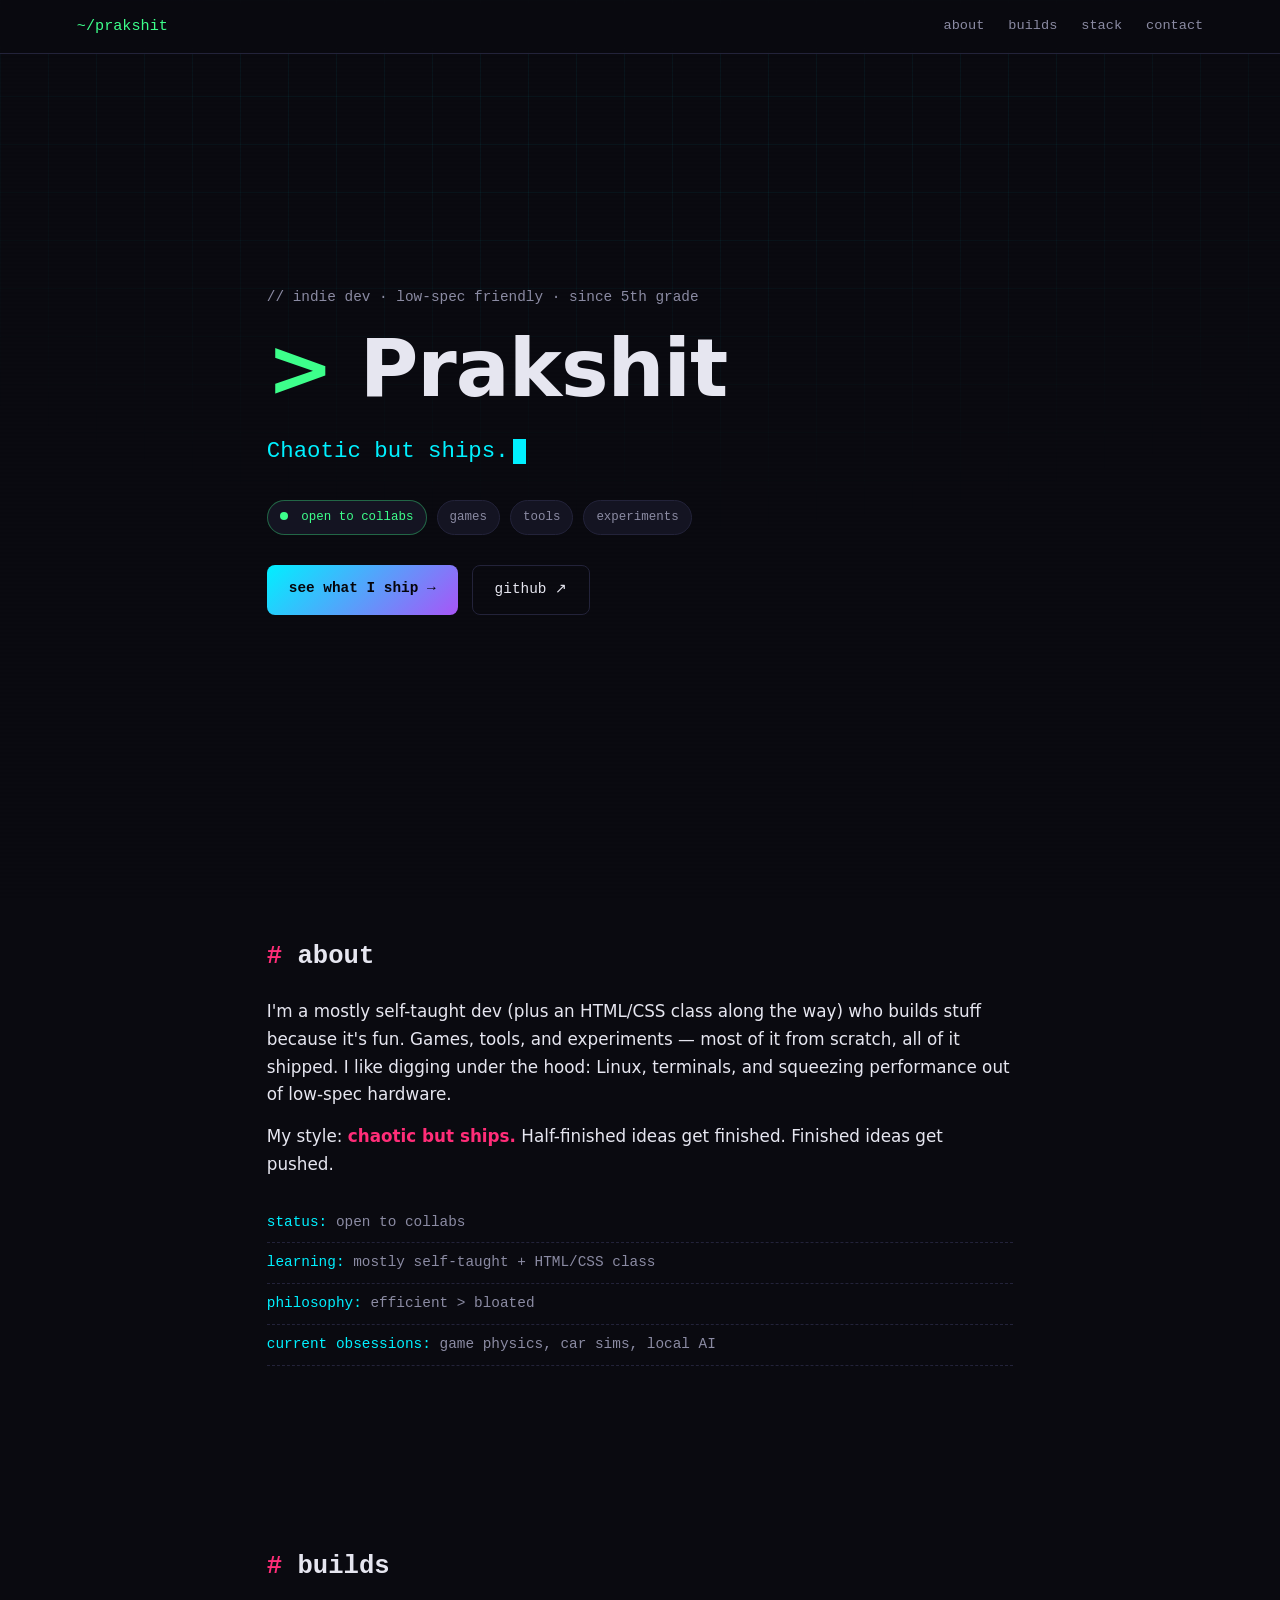
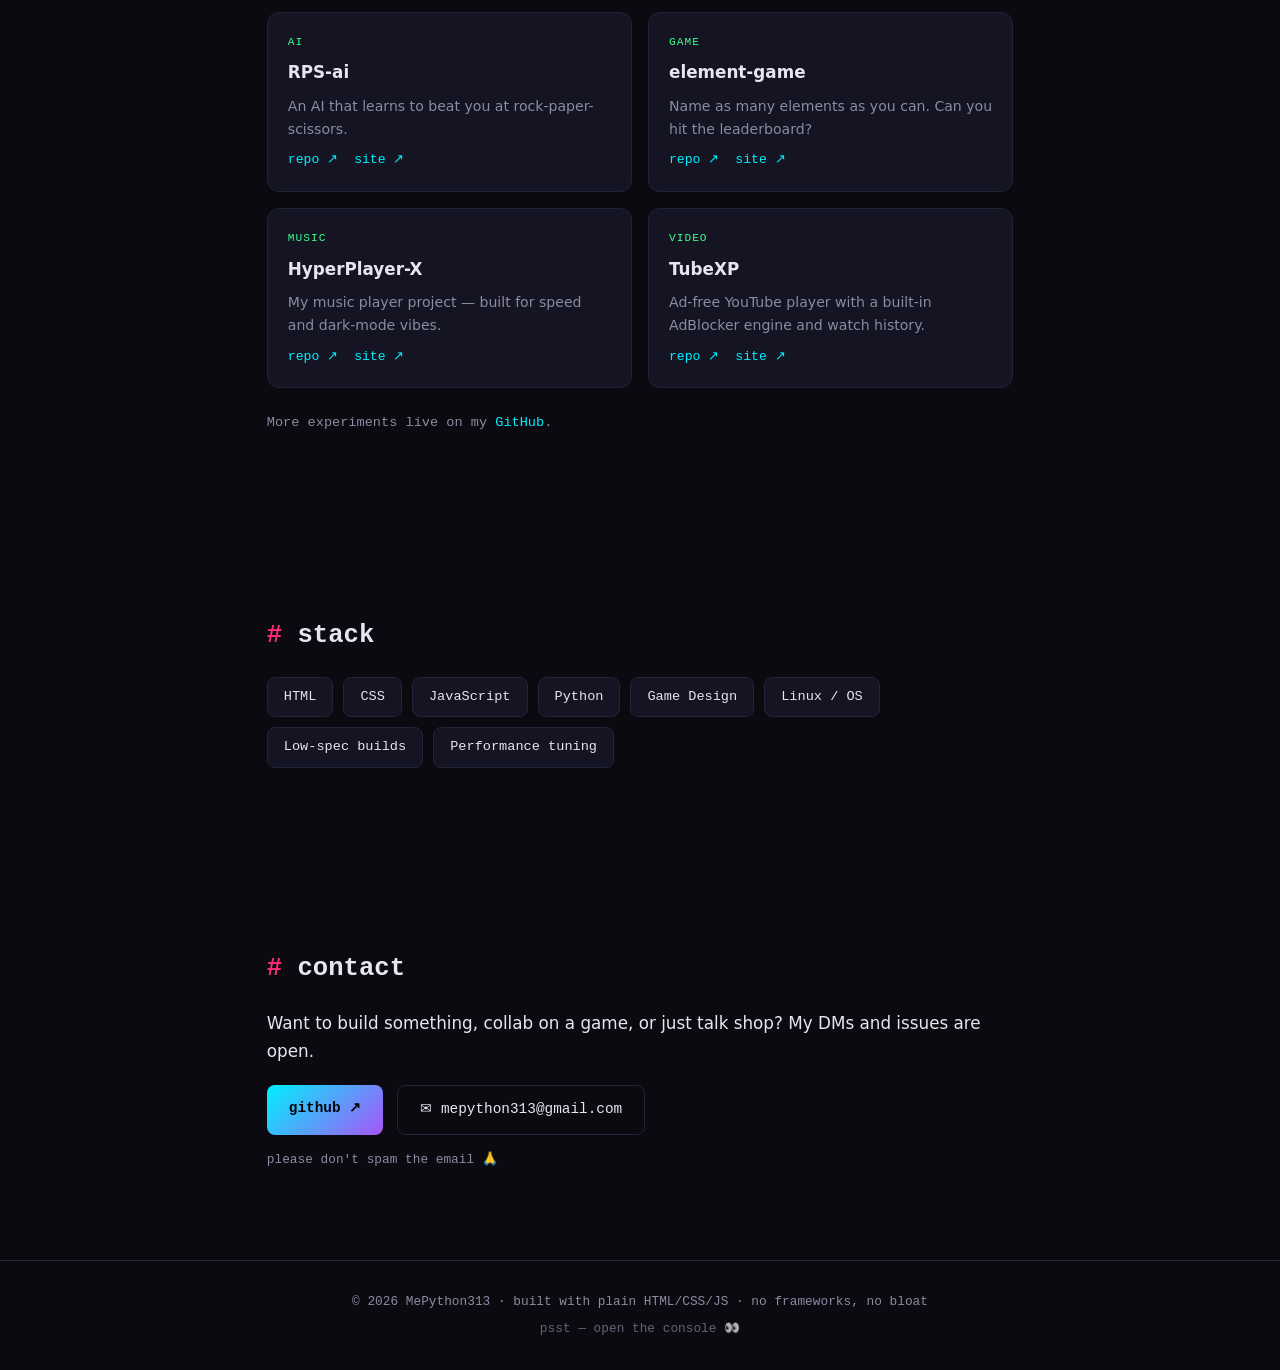
==== index.html @ 38d73999 "Add noscript links for Google indexing Added noscript links for better indexing by Google." ====
<!DOCTYPE html>
<html lang="en">
<head>
  <meta name="google-site-verification" content="H8Xr4iGXnNOLYYJNQKjww_JELP9iy9cOCZingQ6A2Io" />
  <meta charset="UTF-8" />
  <meta name="viewport" content="width=device-width, initial-scale=1.0" />
  <title>Prakshit — Chaotic but ships</title>
  <meta name="description" content="Indie dev homepage of MePython313 — games, tools, and experiments since 5th grade. Open to collabs." />
  <link rel="icon" href="data:image/svg+xml,<svg xmlns='http://www.w3.org/2000/svg' viewBox='0 0 100 100'><text y='.9em' font-size='90'>🐍</text></svg>" />
  <link rel="stylesheet" href="style.css" />
</head>
<body>
  <!-- Background grid + scanlines (pure CSS, no assets) -->
  <div class="bg-grid" aria-hidden="true"></div>
  <div class="scanlines" aria-hidden="true"></div>

  <header class="nav">
    <a class="nav-logo" href="#top">~/prakshit</a>
    <nav class="nav-links">
      <a href="#about">about</a>
      <a href="#builds">builds</a>
      <a href="#stack">stack</a>
      <a href="#contact">contact</a>
    </nav>
  </header>

  <main id="top">
    <!-- HERO -->
    <section class="hero">
      <p class="hero-eyebrow">// indie dev · low-spec friendly · since 5th grade</p>
      <h1 class="hero-title">
        <span class="prompt">&gt;</span> Prakshit
      </h1>
      <p class="hero-tagline"><span id="typed-text"></span><span class="cursor-block" aria-hidden="true"></span></p>
      <div class="hero-badges">
        <span class="badge badge-status"><span class="dot"></span> open to collabs</span>
        <span class="badge">games</span>
        <span class="badge">tools</span>
        <span class="badge">experiments</span>
      </div>
      <div class="hero-cta">
        <a class="btn btn-primary" href="#builds">see what I ship →</a>
        <a class="btn btn-ghost" href="https://github.com/MePython313" target="_blank" rel="noopener">github ↗</a>
      </div>
    </section>

    <!-- ABOUT -->
    <section id="about" class="section">
      <h2 class="section-title"><span class="hash">#</span> about</h2>
      <p class="section-lead">
        I'm a mostly self-taught dev (plus an HTML/CSS class along the way) who
        builds stuff because it's fun. Games, tools, and experiments — most of it
        from scratch, all of it shipped. I like digging under the hood: Linux,
        terminals, and squeezing performance out of low-spec hardware.
      </p>
      <p class="section-lead">
        My style: <strong>chaotic but ships.</strong> Half-finished ideas get finished.
        Finished ideas get pushed.
      </p>
      <ul class="fact-list">
        <li><span class="fact-key">status:</span> open to collabs</li>
        <li><span class="fact-key">learning:</span> mostly self-taught + HTML/CSS class</li>
        <li><span class="fact-key">philosophy:</span> efficient &gt; bloated</li>
        <li><span class="fact-key">current obsessions:</span> game physics, car sims, local AI</li>
      </ul>
    </section>

    <!-- BUILDS -->
    <section id="builds" class="section">
      <h2 class="section-title"><span class="hash">#</span> builds</h2>
      <div class="card-grid" id="builds-grid">
        <!-- Cards injected by JS from a data array -->
      </div>
      <p class="section-note">
        More experiments live on my <a href="https://github.com/MePython313" target="_blank" rel="noopener">GitHub</a>.
      </p>
    </section>

    <!-- STACK -->
    <section id="stack" class="section">
      <h2 class="section-title"><span class="hash">#</span> stack</h2>
      <div class="chips">
        <span class="chip">HTML</span>
        <span class="chip">CSS</span>
        <span class="chip">JavaScript</span>
        <span class="chip">Python</span>
        <span class="chip">Game Design</span>
        <span class="chip">Linux / OS</span>
        <span class="chip">Low-spec builds</span>
        <span class="chip">Performance tuning</span>
      </div>
    </section>

    <!-- CONTACT -->
    <section id="contact" class="section">
      <h2 class="section-title"><span class="hash">#</span> contact</h2>
      <p class="section-lead">
        Want to build something, collab on a game, or just talk shop? My DMs and
        issues are open.
      </p>
      <div class="contact-links">
        <a class="btn btn-primary" href="https://github.com/MePython313" target="_blank" rel="noopener">github ↗</a>
        <a class="btn btn-ghost" href="mailto:mepython313@gmail.com">✉ mepython313@gmail.com</a>
      </div>
      <p class="contact-note">please don't spam the email 🙏</p>
    </section>
  </main>

  <footer class="footer">
    <p>© <span id="year"></span> MePython313 · built with plain HTML/CSS/JS · no frameworks, no bloat</p>
    <p class="footer-tip">psst — open the console 👀</p>
  </footer>
  <script src="script.js"></script>
  <!--Adding links so google can index stuff-->
<noscript>
  <a href="mepython313.github.io/RPS-ai"></a>
  <a href="mepython313.github.io/element-game"></a>
  <a href="mepython313.github.io/music-player"></a>
  <a href="mepython313.github.io/ad-free"></a>
</noscript>
</body>
</html>
---- style.css ----
/* ============ MePython313 homepage — dark, neon, zero-dependency ============ */

:root {
  --bg: #0a0a10;
  --bg-alt: #10101a;
  --panel: #141422;
  --text: #e6e6f0;
  --muted: #8b8ba3;
  --cyan: #00f0ff;
  --magenta: #ff2d78;
  --purple: #a855f7;
  --green: #3dff8b;
  --border: #23233a;
  --mono: "Cascadia Code", "JetBrains Mono", Consolas, "Courier New", monospace;
}

* { margin: 0; padding: 0; box-sizing: border-box; }

html { scroll-behavior: smooth; }

body {
  background: var(--bg);
  color: var(--text);
  font-family: "Segoe UI", system-ui, -apple-system, sans-serif;
  line-height: 1.65;
  overflow-x: hidden;
}

::selection { background: var(--magenta); color: #fff; }

a { color: var(--cyan); text-decoration: none; }
a:hover { text-decoration: underline; }

/* ---------- background effects ---------- */
.bg-grid {
  position: fixed;
  inset: 0;
  z-index: -2;
  background-image:
    linear-gradient(rgba(0, 240, 255, 0.05) 1px, transparent 1px),
    linear-gradient(90deg, rgba(0, 240, 255, 0.05) 1px, transparent 1px);
  background-size: 48px 48px;
  mask-image: radial-gradient(ellipse 80% 60% at 50% 0%, #000 40%, transparent 100%);
}

.scanlines {
  position: fixed;
  inset: 0;
  z-index: -1;
  pointer-events: none;
  background: repeating-linear-gradient(
    0deg,
    transparent 0 2px,
    rgba(0, 0, 0, 0.18) 2px 4px
  );
  opacity: 0.35;
}

/* ---------- nav ---------- */
.nav {
  position: sticky;
  top: 0;
  z-index: 10;
  display: flex;
  align-items: center;
  justify-content: space-between;
  padding: 14px 6vw;
  background: rgba(10, 10, 16, 0.85);
  backdrop-filter: blur(8px);
  border-bottom: 1px solid var(--border);
}

.nav-logo {
  font-family: var(--mono);
  font-size: 0.95rem;
  color: var(--green);
}
.nav-logo:hover { text-decoration: none; text-shadow: 0 0 12px var(--green); }

.nav-links { display: flex; gap: 24px; }

.nav-links a {
  font-family: var(--mono);
  font-size: 0.85rem;
  color: var(--muted);
  transition: color 0.15s;
}
.nav-links a:hover { color: var(--cyan); text-decoration: none; }

/* ---------- hero ---------- */
.hero {
  min-height: 88vh;
  display: flex;
  flex-direction: column;
  justify-content: center;
  padding: 0 6vw;
  max-width: 900px;
  margin: 0 auto;
}

.hero-eyebrow {
  font-family: var(--mono);
  color: var(--muted);
  font-size: 0.9rem;
  margin-bottom: 18px;
}

.hero-title {
  font-size: clamp(2.6rem, 8vw, 5rem);
  font-weight: 800;
  letter-spacing: -1px;
  line-height: 1.05;
}
.hero-title .prompt { color: var(--green); }

.hero-tagline {
  font-family: var(--mono);
  font-size: clamp(1rem, 3vw, 1.4rem);
  color: var(--cyan);
  margin: 18px 0 26px;
  min-height: 2em;
  display: flex;
  align-items: center;
  flex-wrap: wrap;
}

.cursor-block {
  flex: none;
  display: inline-block;
  width: 0.6em;
  height: 1.1em;
  background: var(--cyan);
  margin-left: 4px;
  vertical-align: middle;
  animation: blink 1s steps(1) infinite;
}
@keyframes blink { 50% { opacity: 0; } }

.hero-badges { display: flex; flex-wrap: wrap; gap: 10px; margin-bottom: 30px; }

.badge {
  font-family: var(--mono);
  font-size: 0.78rem;
  padding: 6px 12px;
  border: 1px solid var(--border);
  border-radius: 999px;
  color: var(--muted);
  background: var(--panel);
}

.badge-status { color: var(--green); border-color: rgba(61, 255, 139, 0.35); }
.badge-status .dot {
  display: inline-block;
  width: 8px; height: 8px;
  border-radius: 50%;
  background: var(--green);
  margin-right: 6px;
  animation: pulse 2s ease-in-out infinite;
}
@keyframes pulse { 50% { opacity: 0.35; } }

.hero-cta { display: flex; gap: 14px; flex-wrap: wrap; }

/* ---------- secret button ---------- */
.secret-btn {
  align-self: flex-start;
  font-family: var(--mono);
  font-size: 0.75rem;
  background: none;
  border: 1px dashed var(--border);
  color: var(--muted);
  opacity: 0.55;
  padding: 6px 14px;
  border-radius: 999px;
  cursor: pointer;
  margin: -8px 0 22px;
  transition: all 0.2s;
}
.secret-btn:hover {
  opacity: 1;
  color: var(--cyan);
  border-color: var(--cyan);
  box-shadow: 0 0 14px rgba(0, 240, 255, 0.25);
}

/* ---------- secret overlay + confetti ---------- */
.secret-overlay {
  position: fixed;
  inset: 0;
  z-index: 100;
  display: flex;
  align-items: center;
  justify-content: center;
  background: rgba(5, 5, 10, 0.85);
  backdrop-filter: blur(6px);
  cursor: pointer;
  padding: 20px;
}

.secret-card {
  text-align: center;
  padding: 44px 40px;
  border: 1px solid var(--purple);
  border-radius: 16px;
  background: var(--panel);
  box-shadow: 0 0 70px rgba(168, 85, 247, 0.35);
  animation: popIn 0.35s ease;
  max-width: 560px;
}

.secret-card h2 {
  font-size: clamp(1.6rem, 5vw, 2.8rem);
  margin-bottom: 10px;
}

.secret-sub {
  font-family: var(--mono);
  font-size: 0.8rem;
  color: var(--muted);
  margin-bottom: 22px;
}

@keyframes popIn {
  from { transform: scale(0.8); opacity: 0; }
  to { transform: scale(1); opacity: 1; }
}

#confetti-canvas {
  position: fixed;
  inset: 0;
  z-index: 101;
  pointer-events: none;
}

.hidden { display: none !important; }

/* ---------- buttons ---------- */
.btn {
  font-family: var(--mono);
  font-size: 0.9rem;
  padding: 12px 22px;
  border-radius: 8px;
  border: 1px solid var(--border);
  transition: all 0.15s;
  display: inline-block;
}
.btn:hover { text-decoration: none; transform: translateY(-1px); }

.btn-primary {
  background: linear-gradient(135deg, var(--cyan), var(--purple));
  color: #05050a;
  border: none;
  font-weight: 700;
}
.btn-primary:hover { box-shadow: 0 0 24px rgba(0, 240, 255, 0.4); }

.btn-ghost { color: var(--text); }
.btn-ghost:hover { border-color: var(--cyan); color: var(--cyan); box-shadow: 0 0 12px rgba(0, 240, 255, 0.2); }

/* ---------- sections ---------- */
.section {
  max-width: 900px;
  margin: 0 auto;
  padding: 90px 6vw;
}

.section-title {
  font-family: var(--mono);
  font-size: 1.6rem;
  margin-bottom: 20px;
}
.section-title .hash { color: var(--magenta); }

.section-lead {
  color: var(--text);
  font-size: 1.05rem;
  max-width: 70ch;
  margin-bottom: 14px;
}
.section-lead strong { color: var(--magenta); }

.fact-list {
  list-style: none;
  margin-top: 24px;
  font-family: var(--mono);
  font-size: 0.9rem;
}
.fact-list li { padding: 8px 0; border-bottom: 1px dashed var(--border); color: var(--muted); }
.fact-key { color: var(--cyan); }

/* ---------- cards ---------- */
.card-grid {
  display: grid;
  grid-template-columns: repeat(auto-fill, minmax(250px, 1fr));
  gap: 16px;
  margin: 24px 0;
}

.card {
  background: var(--panel);
  border: 1px solid var(--border);
  border-radius: 12px;
  padding: 20px;
  transition: all 0.2s;
  display: flex;
  flex-direction: column;
  gap: 8px;
}

.card:hover {
  transform: translateY(-3px);
  border-color: var(--purple);
  box-shadow: 0 8px 30px rgba(168, 85, 247, 0.15);
}

.card-tag {
  font-family: var(--mono);
  font-size: 0.7rem;
  color: var(--green);
  letter-spacing: 1px;
  text-transform: uppercase;
}

.card h3 { font-size: 1.05rem; }

.card p { font-size: 0.88rem; color: var(--muted); }

.card a {
  margin-top: auto;
  font-family: var(--mono);
  font-size: 0.82rem;
}

.card-links {
  margin-top: auto;
  display: flex;
  gap: 16px;
}

.section-note { font-family: var(--mono); font-size: 0.85rem; color: var(--muted); }

/* ---------- chips ---------- */
.chips { display: flex; flex-wrap: wrap; gap: 10px; margin-top: 10px; }

.chip {
  font-family: var(--mono);
  font-size: 0.85rem;
  padding: 8px 16px;
  border-radius: 8px;
  background: var(--panel);
  border: 1px solid var(--border);
  color: var(--text);
  transition: all 0.15s;
}
.chip:hover { border-color: var(--cyan); color: var(--cyan); box-shadow: 0 0 10px rgba(0, 240, 255, 0.25); }

/* ---------- contact ---------- */
.contact-links { display: flex; gap: 14px; margin-top: 20px; flex-wrap: wrap; }

.contact-note {
  font-family: var(--mono);
  font-size: 0.8rem;
  color: var(--muted);
  margin-top: 14px;
}

/* ---------- footer ---------- */
.footer {
  border-top: 1px solid var(--border);
  padding: 30px 6vw;
  text-align: center;
  font-family: var(--mono);
  font-size: 0.8rem;
  color: var(--muted);
}
.footer-tip { margin-top: 6px; opacity: 0.7; }

/* ---------- scroll reveal ---------- */
.reveal {
  opacity: 0;
  transform: translateY(16px);
  transition: opacity 0.5s ease, transform 0.5s ease;
}
.reveal.visible { opacity: 1; transform: none; }

/* ---------- responsive ---------- */
@media (max-width: 640px) {
  .nav { padding: 12px 5vw; }
  .nav-links { gap: 14px; }
  .section { padding: 70px 5vw; }
  .hero { padding: 0 5vw; }
}
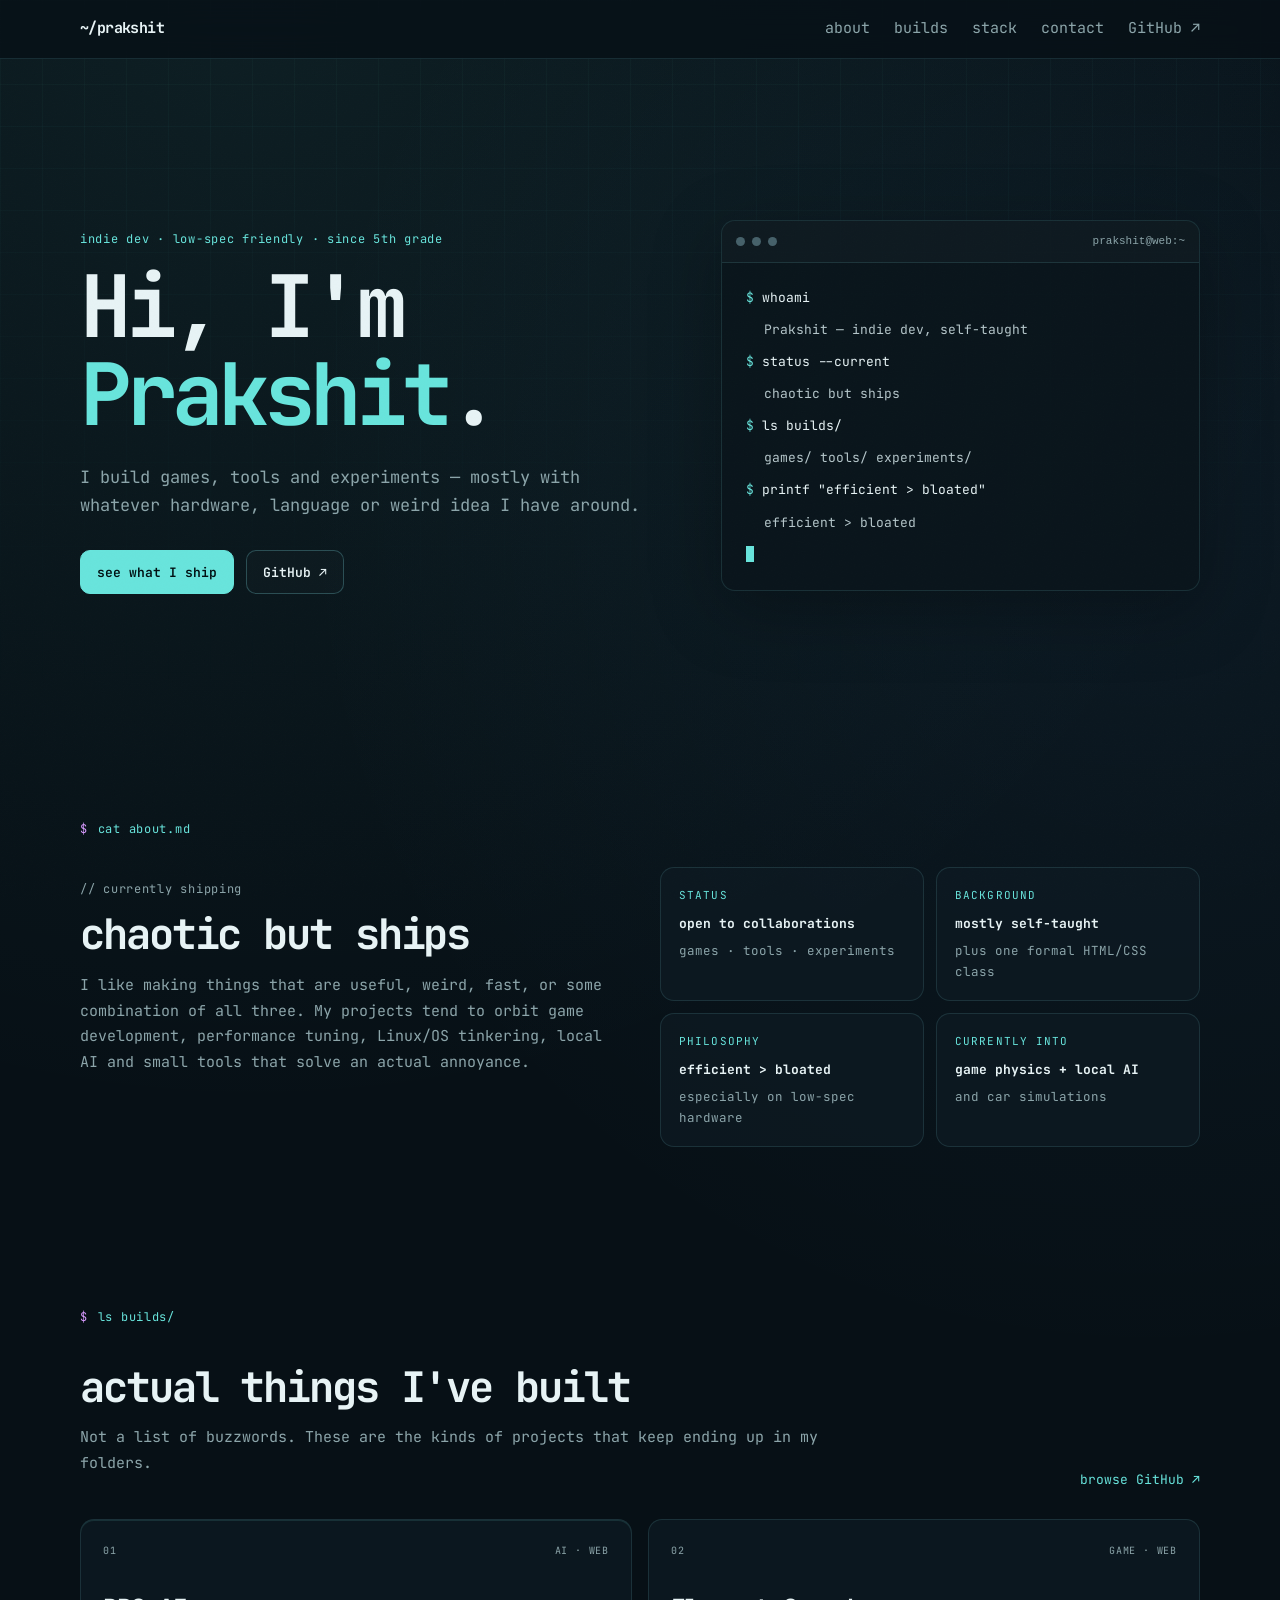
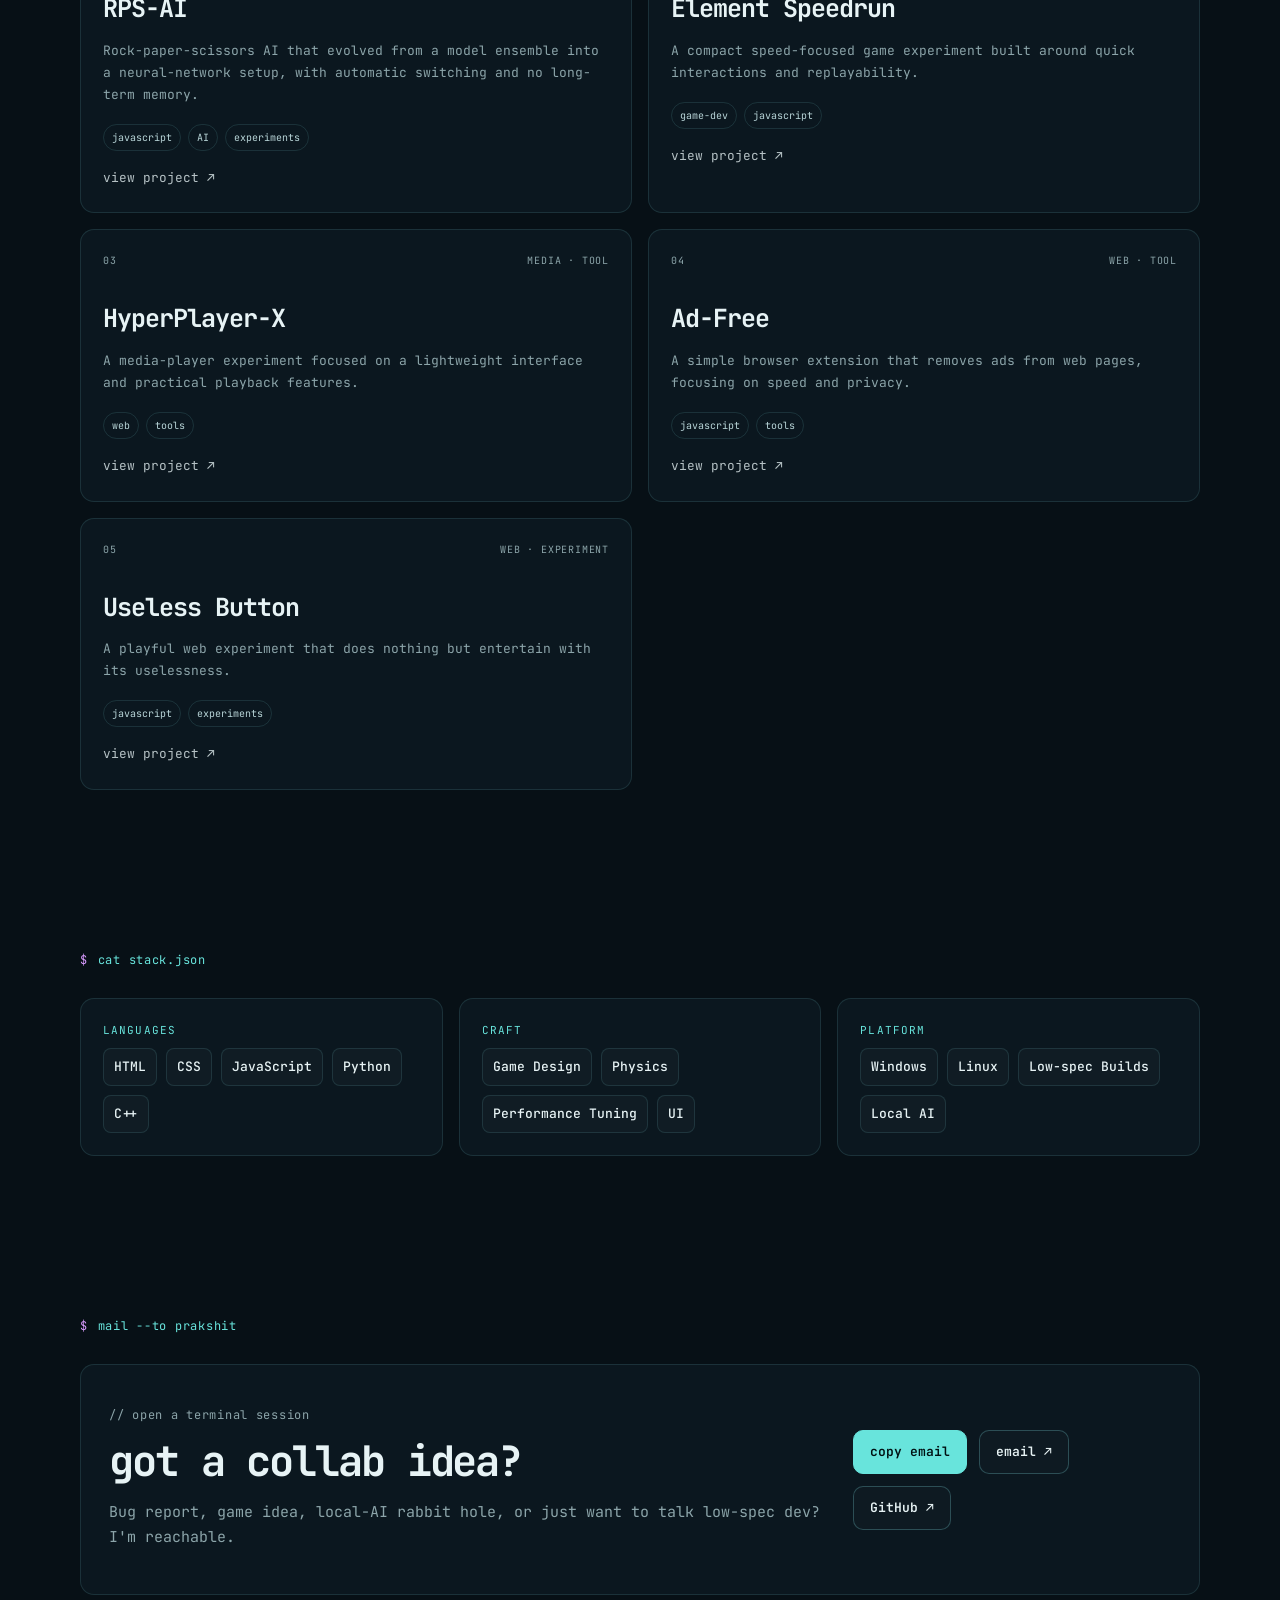
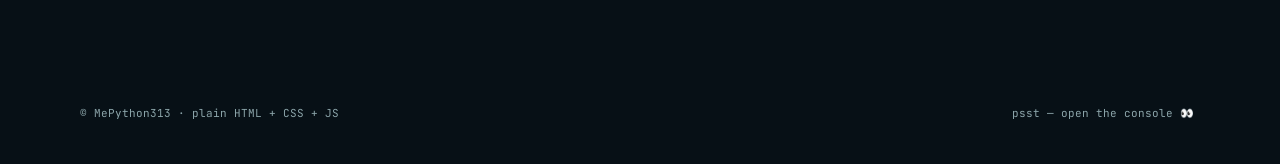
==== commit 1652528d: "Add files via upload" ====
--- a/index.html
+++ b/index.html
@@ -1,122 +1,175 @@
-<!DOCTYPE html>
+<!doctype html>
 <html lang="en">
 <head>
-  <meta name="google-site-verification" content="H8Xr4iGXnNOLYYJNQKjww_JELP9iy9cOCZingQ6A2Io" />
-  <meta charset="UTF-8" />
-  <meta name="viewport" content="width=device-width, initial-scale=1.0" />
-  <title>Prakshit — Chaotic but ships</title>
-  <meta name="description" content="Indie dev homepage of MePython313 — games, tools, and experiments since 5th grade. Open to collabs." />
-  <link rel="icon" href="data:image/svg+xml,<svg xmlns='http://www.w3.org/2000/svg' viewBox='0 0 100 100'><text y='.9em' font-size='90'>🐍</text></svg>" />
-  <link rel="stylesheet" href="style.css" />
+  <meta charset="utf-8">
+  <meta name="viewport" content="width=device-width, initial-scale=1">
+  <meta name="description" content="Prakshit — indie developer from Hyderabad building games, tools, local AI experiments, and performance-focused projects.">
+  <meta name="theme-color" content="#071016">
+  <meta name="robots" content="index,follow">
+  <meta property="og:type" content="website">
+  <meta property="og:title" content="Prakshit — Indie Developer">
+  <meta property="og:description" content="Games, tools, local AI experiments, and low-spec-friendly builds.">
+  <meta property="og:url" content="https://mepython313.github.io/">
+  <title>Prakshit — Indie Developer | Games, Tools & Experiments</title>
+  <link rel="preconnect" href="https://fonts.googleapis.com">
+  <link rel="preconnect" href="https://fonts.gstatic.com" crossorigin>
+  <link href="https://fonts.googleapis.com/css2?family=JetBrains+Mono:wght@400;500;600;700&display=swap" rel="stylesheet">
+  <link rel="stylesheet" href="style.css">
 </head>
 <body>
-  <!-- Background grid + scanlines (pure CSS, no assets) -->
-  <div class="bg-grid" aria-hidden="true"></div>
-  <div class="scanlines" aria-hidden="true"></div>
+  <a class="skip-link" href="#main">Skip to content</a>
+  <div class="noise" aria-hidden="true"></div>
 
-  <header class="nav">
-    <a class="nav-logo" href="#top">~/prakshit</a>
-    <nav class="nav-links">
+  <header class="site-header">
+    <a class="brand" href="#top" aria-label="Prakshit home">~/prakshit</a>
+    <nav class="nav" aria-label="Primary navigation">
       <a href="#about">about</a>
       <a href="#builds">builds</a>
       <a href="#stack">stack</a>
       <a href="#contact">contact</a>
+      <a href="https://github.com/MePython313/" target="_blank" rel="noreferrer">GitHub ↗</a>
     </nav>
+    <button class="nav-toggle" type="button" aria-expanded="false" aria-controls="mobile-nav" aria-label="Open navigation">menu</button>
   </header>
 
-  <main id="top">
-    <!-- HERO -->
-    <section class="hero">
-      <p class="hero-eyebrow">// indie dev · low-spec friendly · since 5th grade</p>
-      <h1 class="hero-title">
-        <span class="prompt">&gt;</span> Prakshit
-      </h1>
-      <p class="hero-tagline"><span id="typed-text"></span><span class="cursor-block" aria-hidden="true"></span></p>
-      <div class="hero-badges">
-        <span class="badge badge-status"><span class="dot"></span> open to collabs</span>
-        <span class="badge">games</span>
-        <span class="badge">tools</span>
-        <span class="badge">experiments</span>
+  <div id="mobile-nav" class="mobile-nav" aria-hidden="true">
+    <a href="#about">about</a>
+    <a href="#builds">builds</a>
+    <a href="#stack">stack</a>
+    <a href="#contact">contact</a>
+    <a href="https://github.com/MePython313/" target="_blank" rel="noreferrer">GitHub ↗</a>
+  </div>
+
+  <main id="main">
+    <section class="hero shell" id="top">
+      <div class="hero-copy reveal">
+        <p class="eyebrow">indie dev · low-spec friendly · since 5th grade</p>
+        <h1>Hi, I'm <span class="accent">Prakshit</span>.</h1>
+        <p class="hero-sub">I build games, tools and experiments — mostly with whatever hardware, language or weird idea I have around.</p>
+        <div class="hero-actions">
+          <a class="button button-primary" href="#builds">see what I ship</a>
+          <a class="button button-ghost" href="https://github.com/MePython313/" target="_blank" rel="noreferrer">GitHub ↗</a>
+        </div>
       </div>
-      <div class="hero-cta">
-        <a class="btn btn-primary" href="#builds">see what I ship →</a>
-        <a class="btn btn-ghost" href="https://github.com/MePython313" target="_blank" rel="noopener">github ↗</a>
+
+      <div class="terminal reveal" aria-label="Terminal status panel">
+        <div class="terminal-bar">
+          <span></span><span></span><span></span>
+          <code>prakshit@web:~</code>
+        </div>
+        <div class="terminal-body">
+          <p><span class="prompt">$</span> whoami</p>
+          <p class="output">Prakshit — indie dev, self-taught</p>
+          <p><span class="prompt">$</span> status --current</p>
+          <p class="output">chaotic but ships</p>
+          <p><span class="prompt">$</span> ls builds/</p>
+          <p class="output">games/ tools/ experiments/</p>
+          <p><span class="prompt">$</span> printf "efficient &gt; bloated"</p>
+          <p class="output">efficient &gt; bloated</p>
+          <span class="cursor" aria-hidden="true"></span>
+        </div>
       </div>
     </section>
 
-    <!-- ABOUT -->
-    <section id="about" class="section">
-      <h2 class="section-title"><span class="hash">#</span> about</h2>
-      <p class="section-lead">
-        I'm a mostly self-taught dev (plus an HTML/CSS class along the way) who
-        builds stuff because it's fun. Games, tools, and experiments — most of it
-        from scratch, all of it shipped. I like digging under the hood: Linux,
-        terminals, and squeezing performance out of low-spec hardware.
-      </p>
-      <p class="section-lead">
-        My style: <strong>chaotic but ships.</strong> Half-finished ideas get finished.
-        Finished ideas get pushed.
-      </p>
-      <ul class="fact-list">
-        <li><span class="fact-key">status:</span> open to collabs</li>
-        <li><span class="fact-key">learning:</span> mostly self-taught + HTML/CSS class</li>
-        <li><span class="fact-key">philosophy:</span> efficient &gt; bloated</li>
-        <li><span class="fact-key">current obsessions:</span> game physics, car sims, local AI</li>
-      </ul>
-    </section>
-
-    <!-- BUILDS -->
-    <section id="builds" class="section">
-      <h2 class="section-title"><span class="hash">#</span> builds</h2>
-      <div class="card-grid" id="builds-grid">
-        <!-- Cards injected by JS from a data array -->
-      </div>
-      <p class="section-note">
-        More experiments live on my <a href="https://github.com/MePython313" target="_blank" rel="noopener">GitHub</a>.
-      </p>
-    </section>
-
-    <!-- STACK -->
-    <section id="stack" class="section">
-      <h2 class="section-title"><span class="hash">#</span> stack</h2>
-      <div class="chips">
-        <span class="chip">HTML</span>
-        <span class="chip">CSS</span>
-        <span class="chip">JavaScript</span>
-        <span class="chip">Python</span>
-        <span class="chip">Game Design</span>
-        <span class="chip">Linux / OS</span>
-        <span class="chip">Low-spec builds</span>
-        <span class="chip">Performance tuning</span>
+    <section class="section shell reveal" id="about">
+      <div class="section-head"><span>$</span> cat about.md</div>
+      <div class="section-grid about-grid">
+        <div>
+          <p class="kicker">// currently shipping</p>
+          <h2>chaotic but ships</h2>
+          <p>I like making things that are useful, weird, fast, or some combination of all three. My projects tend to orbit game development, performance tuning, Linux/OS tinkering, local AI and small tools that solve an actual annoyance.</p>
+        </div>
+        <div class="about-cards">
+          <article class="mini-card"><span>status</span><strong>open to collaborations</strong><small>games · tools · experiments</small></article>
+          <article class="mini-card"><span>background</span><strong>mostly self-taught</strong><small>plus one formal HTML/CSS class</small></article>
+          <article class="mini-card"><span>philosophy</span><strong>efficient &gt; bloated</strong><small>especially on low-spec hardware</small></article>
+          <article class="mini-card"><span>currently into</span><strong>game physics + local AI</strong><small>and car simulations</small></article>
+        </div>
       </div>
     </section>
 
-    <!-- CONTACT -->
-    <section id="contact" class="section">
-      <h2 class="section-title"><span class="hash">#</span> contact</h2>
-      <p class="section-lead">
-        Want to build something, collab on a game, or just talk shop? My DMs and
-        issues are open.
-      </p>
-      <div class="contact-links">
-        <a class="btn btn-primary" href="https://github.com/MePython313" target="_blank" rel="noopener">github ↗</a>
-        <a class="btn btn-ghost" href="mailto:mepython313@gmail.com">✉ mepython313@gmail.com</a>
+    <section class="section shell reveal" id="builds">
+      <div class="section-head"><span>$</span> ls builds/</div>
+      <div class="builds-intro">
+        <div>
+          <h2>actual things I've built</h2>
+          <p>Not a list of buzzwords. These are the kinds of projects that keep ending up in my folders.</p>
+        </div>
+        <a class="text-link" href="https://github.com/MePython313" target="_blank" rel="noreferrer">browse GitHub ↗</a>
       </div>
-      <p class="contact-note">please don't spam the email 🙏</p>
+
+      <div class="project-grid">
+        <a class="project-card featured project-link" href="https://mepython313.github.io/RPS-ai" target="_blank" rel="noopener noreferrer" aria-label="View RPS-AI">
+          <div class="project-meta"><span>01</span><span>AI · web</span></div>
+          <h3>RPS-AI</h3>
+          <p>Rock-paper-scissors AI that evolved from a model ensemble into a neural-network setup, with automatic switching and no long-term memory.</p>
+          <div class="tags"><span>javascript</span><span>AI</span><span>experiments</span></div>
+          <span class="project-cta">view project ↗</span>
+        </a>
+        <a class="project-card project-link" href="https://mepython313.github.io/element-game" target="_blank" rel="noopener noreferrer" aria-label="View Element Speedrun">
+          <div class="project-meta"><span>02</span><span>game · web</span></div>
+          <h3>Element Speedrun</h3>
+          <p>A compact speed-focused game experiment built around quick interactions and replayability.</p>
+          <div class="tags"><span>game-dev</span><span>javascript</span></div>
+          <span class="project-cta">view project ↗</span>
+        </a>
+        <a class="project-card project-link" href="https://mepython313.github.io/music-player" target="_blank" rel="noopener noreferrer" aria-label="View HyperPlayer-X">
+          <div class="project-meta"><span>03</span><span>media · tool</span></div>
+          <h3>HyperPlayer-X</h3>
+          <p>A media-player experiment focused on a lightweight interface and practical playback features.</p>
+          <div class="tags"><span>web</span><span>tools</span></div>
+          <span class="project-cta">view project ↗</span>
+        </a>
+        <a class="project-card project-link" href="https://mepython313.github.io/ad-free" target="_blank" rel="noopener noreferrer" aria-label="View Ad-Free">
+          <div class="project-meta"><span>04</span><span>web · tool</span></div>
+          <h3>Ad-Free</h3>
+          <p>A simple browser extension that removes ads from web pages, focusing on speed and privacy.</p>
+          <div class="tags"><span>javascript</span><span>tools</span></div>
+          <span class="project-cta">view project ↗</span>
+        </a>
+        <a class="project-card project-link" href="https://mepython313.github.io/useless-button" target="_blank" rel="noopener noreferrer" aria-label="View Useless Button">
+          <div class="project-meta"><span>05</span><span>web · experiment</span></div>
+          <h3>Useless Button</h3>
+          <p>A playful web experiment that does nothing but entertain with its uselessness.</p>
+          <div class="tags"><span>javascript</span><span>experiments</span></div>
+          <span class="project-cta">view project ↗</span>
+        </a>
+      </div>
+    </section>
+
+    <section class="section shell reveal" id="stack">
+      <div class="section-head"><span>$</span> cat stack.json</div>
+      <div class="stack-grid">
+        <div class="stack-card"><span class="stack-label">languages</span><div class="stack-items"><b>HTML</b><b>CSS</b><b>JavaScript</b><b>Python</b><b>C++</b></div></div>
+        <div class="stack-card"><span class="stack-label">craft</span><div class="stack-items"><b>Game Design</b><b>Physics</b><b>Performance Tuning</b><b>UI</b></div></div>
+        <div class="stack-card"><span class="stack-label">platform</span><div class="stack-items"><b>Windows</b><b>Linux</b><b>Low-spec Builds</b><b>Local AI</b></div></div>
+      </div>
+    </section>
+
+    <section class="section shell reveal" id="contact">
+      <div class="section-head"><span>$</span> mail --to prakshit</div>
+      <div class="contact-card">
+        <div>
+          <p class="kicker">// open a terminal session</p>
+          <h2>got a collab idea?</h2>
+          <p>Bug report, game idea, local-AI rabbit hole, or just want to talk low-spec dev? I'm reachable.</p>
+        </div>
+        <div class="contact-actions">
+          <button class="button button-primary copy-email" type="button" data-email="mepython313@gmail.com">copy email</button>
+          <a class="button button-ghost" href="mailto:mepython313@gmail.com">email ↗</a>
+          <a class="button button-ghost" href="https://github.com/MePython313/" target="_blank" rel="noreferrer">GitHub ↗</a>
+          <span class="copy-status" role="status" aria-live="polite"></span>
+        </div>
+      </div>
     </section>
   </main>
 
-  <footer class="footer">
-    <p>© <span id="year"></span> MePython313 · built with plain HTML/CSS/JS · no frameworks, no bloat</p>
-    <p class="footer-tip">psst — open the console 👀</p>
+  <footer class="footer shell">
+    <span>© MePython313 · plain HTML + CSS + JS</span>
+    <button id="secret-button" class="secret-button" type="button">psst — open the console 👀</button>
   </footer>
-  <script src="script.js"></script>
-  <!--Adding links so google can index stuff-->
-<noscript>
-  <a href="mepython313.github.io/RPS-ai"></a>
-  <a href="mepython313.github.io/element-game"></a>
-  <a href="mepython313.github.io/music-player"></a>
-  <a href="mepython313.github.io/ad-free"></a>
-</noscript>
+
+  <div id="toast" class="toast" role="status" aria-live="polite"></div>
+  <script src="script.js" defer></script>
 </body>
 </html>
--- a/style.css
+++ b/style.css
@@ -1,392 +1,21 @@
-/* ============ MePython313 homepage — dark, neon, zero-dependency ============ */
+:root{--bg:#071016;--bg2:#0a151c;--panel:rgba(10,21,28,.82);--panel2:rgba(14,27,35,.72);--line:rgba(120,210,220,.14);--line-strong:rgba(120,210,220,.28);--text:#e7f3f5;--muted:#8ca5aa;--accent:#68e4dc;--accent2:#62b8ff;--pink:#d99bff;--shadow:0 18px 70px rgba(0,0,0,.28);--radius:14px;--mono:"JetBrains Mono",ui-monospace,SFMono-Regular,Consolas,monospace}*{box-sizing:border-box}html{scroll-behavior:smooth}body{margin:0;background:radial-gradient(circle at 20% 0%,rgba(104,228,220,.07),transparent 32%),radial-gradient(circle at 90% 15%,rgba(98,184,255,.06),transparent 28%),var(--bg);color:var(--text);font:15px/1.7 var(--mono);overflow-x:hidden}body:before{content:"";position:fixed;inset:0;pointer-events:none;background-image:linear-gradient(rgba(104,228,220,.035) 1px,transparent 1px),linear-gradient(90deg,rgba(104,228,220,.035) 1px,transparent 1px);background-size:42px 42px;mask-image:linear-gradient(to bottom,black,transparent 80%);z-index:-2}.noise{position:fixed;inset:0;pointer-events:none;opacity:.03;background-image:url("data:image/svg+xml,%3Csvg xmlns='http://www.w3.org/2000/svg' width='140' height='140' viewBox='0 0 140 140'%3E%3Cfilter id='n'%3E%3CfeTurbulence type='fractalNoise' baseFrequency='.9' numOctaves='3' stitchTiles='stitch'/%3E%3C/filter%3E%3Crect width='100%25' height='100%25' filter='url(%23n)' opacity='.4'/%3E%3C/svg%3E")}.shell{width:min(1120px,calc(100% - 40px));margin-inline:auto}.site-header{position:sticky;top:0;z-index:20;display:flex;align-items:center;justify-content:space-between;gap:24px;padding:16px max(20px,calc((100vw - 1120px)/2));background:rgba(7,16,22,.78);backdrop-filter:blur(16px);border-bottom:1px solid var(--line)}.brand{color:var(--text);text-decoration:none;font-weight:700;letter-spacing:-.04em}.nav{display:flex;gap:24px;align-items:center}.nav a,.mobile-nav a{color:var(--muted);text-decoration:none;transition:.2s ease}.nav a:hover,.mobile-nav a:hover,.text-link:hover{color:var(--accent)}.nav-toggle{display:none;background:transparent;border:1px solid var(--line);color:var(--text);font:inherit;padding:8px 10px;border-radius:9px}.mobile-nav{display:none}.skip-link{position:fixed;left:12px;top:-50px;background:var(--accent);color:#001012;padding:8px 12px;z-index:50}.skip-link:focus{top:12px}.hero{display:grid;grid-template-columns:1.1fr .9fr;gap:56px;align-items:center;padding:100px 0 86px;min-height:680px}.eyebrow,.kicker,.section-head{color:var(--accent);font-size:12px;text-transform:lowercase;letter-spacing:.06em}.hero h1{font-size:clamp(46px,8vw,86px);line-height:1.02;letter-spacing:-.07em;margin:14px 0 24px}.accent{color:var(--accent)}.hero-sub{max-width:680px;color:var(--muted);font-size:17px}.hero-actions,.contact-actions{display:flex;flex-wrap:wrap;gap:12px;align-items:center;margin-top:30px}.button{display:inline-flex;align-items:center;justify-content:center;min-height:44px;padding:0 16px;border-radius:10px;border:1px solid var(--line-strong);font:600 13px var(--mono);text-decoration:none;cursor:pointer;transition:.2s ease}.button:hover{transform:translateY(-1px)}.button-primary{background:var(--accent);border-color:var(--accent);color:#001012}.button-ghost{background:rgba(255,255,255,.015);color:var(--text)}.terminal{background:var(--panel);border:1px solid var(--line);border-radius:var(--radius);box-shadow:var(--shadow);overflow:hidden}.terminal-bar{display:flex;align-items:center;gap:7px;padding:11px 14px;border-bottom:1px solid var(--line);background:rgba(255,255,255,.018)}.terminal-bar span{width:9px;height:9px;border-radius:50%;background:#46616a}.terminal-bar code{margin-left:auto;color:var(--muted);font-size:11px}.terminal-body{padding:24px;font-size:13px}.terminal-body p{margin:0 0 10px}.prompt{color:var(--accent)}.output{color:#b5c6ca;padding-left:18px}.cursor{display:inline-block;width:8px;height:16px;background:var(--accent);vertical-align:-3px;animation:blink 1s steps(1,end) infinite}.section{padding:80px 0}.section-head{display:flex;gap:10px;align-items:center;margin-bottom:28px}.section-head span{color:var(--pink)}.section h2{font-size:clamp(28px,4vw,42px);letter-spacing:-.05em;line-height:1.1;margin:8px 0 16px}.section p{color:var(--muted);max-width:760px}.section-grid{display:grid;grid-template-columns:1fr 1fr;gap:40px}.about-cards{display:grid;grid-template-columns:1fr 1fr;gap:12px}.mini-card,.stack-card,.project-card,.contact-card{background:var(--panel2);border:1px solid var(--line);border-radius:var(--radius)}.mini-card{padding:18px}.mini-card span,.stack-label{display:block;color:var(--accent);font-size:11px;text-transform:uppercase;letter-spacing:.1em;margin-bottom:8px}.mini-card strong{display:block;font-size:13px}.mini-card small{display:block;color:var(--muted);margin-top:5px}.builds-intro{display:flex;justify-content:space-between;gap:24px;align-items:end;margin-bottom:28px}.builds-intro h2{margin-bottom:8px}.text-link{color:var(--accent);text-decoration:none;font-size:13px;white-space:nowrap}.project-grid{display:grid;grid-template-columns:repeat(2,minmax(0,1fr));gap:16px}.project-card{padding:22px;min-height:240px;display:flex;flex-direction:column;transition:.2s ease}.project-card:hover{border-color:var(--line-strong);transform:translateY(-3px)}.project-card.featured{box-shadow:inset 0 1px 0 rgba(104,228,220,.12)}.project-meta{display:flex;justify-content:space-between;color:var(--muted);font-size:10px;text-transform:uppercase;letter-spacing:.08em}.project-card h3{font-size:25px;margin:28px 0 10px;letter-spacing:-.04em}.project-card p{margin:0;flex:1;font-size:13px}.tags{display:flex;flex-wrap:wrap;gap:7px;margin-top:18px}.tags span{padding:4px 8px;border:1px solid var(--line);border-radius:999px;color:#b9d6d9;font-size:10px}.stack-grid{display:grid;grid-template-columns:repeat(3,1fr);gap:16px}.stack-card{padding:22px}.stack-items{display:flex;flex-wrap:wrap;gap:9px}.stack-items b{font-size:13px;font-weight:500;background:rgba(255,255,255,.025);border:1px solid var(--line);padding:7px 10px;border-radius:8px}.contact-card{display:flex;justify-content:space-between;gap:30px;align-items:center;padding:28px}.contact-card h2{margin-top:4px}.copy-status{display:block;width:100%;font-size:11px;color:var(--accent);min-height:18px}.footer{display:flex;justify-content:space-between;gap:20px;align-items:center;padding:28px 0 40px;color:var(--muted);font-size:11px}.secret-button{background:none;border:0;color:var(--muted);font:inherit;cursor:pointer}.secret-button:hover{color:var(--accent)}.toast{position:fixed;left:50%;bottom:22px;transform:translate(-50%,15px);opacity:0;pointer-events:none;background:#0d2028;border:1px solid var(--line-strong);color:var(--text);padding:10px 14px;border-radius:10px;transition:.2s ease;z-index:40;font-size:12px}.toast.show{opacity:1;transform:translate(-50%,0)}.reveal{opacity:0;transform:translateY(14px);transition:opacity .6s ease,transform .6s ease}.reveal.visible{opacity:1;transform:none}.confetti{position:fixed;top:-14px;width:8px;height:14px;pointer-events:none;z-index:60;animation:fall linear forwards}@keyframes blink{50%{opacity:0}}@keyframes fall{to{transform:translateY(110vh) rotate(720deg);opacity:0}}@media (max-width:820px){.site-header{padding-inline:20px}.nav{display:none}.nav-toggle{display:block}.mobile-nav{display:grid;grid-template-columns:repeat(2,1fr);gap:10px;padding:0 20px;max-height:0;overflow:hidden;background:rgba(7,16,22,.96);border-bottom:1px solid transparent;transition:.25s ease}.mobile-nav.open{max-height:220px;padding-top:14px;padding-bottom:14px;border-bottom-color:var(--line)}.hero{grid-template-columns:1fr;padding-top:72px;min-height:auto}.section-grid,.stack-grid{grid-template-columns:1fr}.contact-card,.builds-intro{flex-direction:column;align-items:flex-start}.project-grid{grid-template-columns:1fr}.about-cards{grid-template-columns:1fr 1fr}}@media (max-width:520px){.shell{width:min(100% - 28px,1120px)}.hero{padding:56px 0}.hero h1{font-size:48px}.hero-sub{font-size:15px}.terminal-body{padding:18px}.section{padding:56px 0}.about-cards{grid-template-columns:1fr}.footer{flex-direction:column;align-items:flex-start}.hero-actions .button,.contact-actions .button{width:100%}}
 
-:root {
-  --bg: #0a0a10;
-  --bg-alt: #10101a;
-  --panel: #141422;
-  --text: #e6e6f0;
-  --muted: #8b8ba3;
-  --cyan: #00f0ff;
-  --magenta: #ff2d78;
-  --purple: #a855f7;
-  --green: #3dff8b;
-  --border: #23233a;
-  --mono: "Cascadia Code", "JetBrains Mono", Consolas, "Courier New", monospace;
+
+.project-link {
+  display: block;
+  color: inherit;
+  text-decoration: none;
 }
 
-* { margin: 0; padding: 0; box-sizing: border-box; }
-
-html { scroll-behavior: smooth; }
-
-body {
-  background: var(--bg);
-  color: var(--text);
-  font-family: "Segoe UI", system-ui, -apple-system, sans-serif;
-  line-height: 1.65;
-  overflow-x: hidden;
+.project-link:hover h3,
+.project-link:focus-visible h3 {
+  text-decoration: underline;
+  text-underline-offset: 4px;
 }
 
-::selection { background: var(--magenta); color: #fff; }
-
-a { color: var(--cyan); text-decoration: none; }
-a:hover { text-decoration: underline; }
-
-/* ---------- background effects ---------- */
-.bg-grid {
-  position: fixed;
-  inset: 0;
-  z-index: -2;
-  background-image:
-    linear-gradient(rgba(0, 240, 255, 0.05) 1px, transparent 1px),
-    linear-gradient(90deg, rgba(0, 240, 255, 0.05) 1px, transparent 1px);
-  background-size: 48px 48px;
-  mask-image: radial-gradient(ellipse 80% 60% at 50% 0%, #000 40%, transparent 100%);
+.project-cta {
+  display: inline-block;
+  margin-top: 1rem;
+  font-size: 0.8rem;
+  opacity: 0.78;
 }
-
-.scanlines {
-  position: fixed;
-  inset: 0;
-  z-index: -1;
-  pointer-events: none;
-  background: repeating-linear-gradient(
-    0deg,
-    transparent 0 2px,
-    rgba(0, 0, 0, 0.18) 2px 4px
-  );
-  opacity: 0.35;
-}
-
-/* ---------- nav ---------- */
-.nav {
-  position: sticky;
-  top: 0;
-  z-index: 10;
-  display: flex;
-  align-items: center;
-  justify-content: space-between;
-  padding: 14px 6vw;
-  background: rgba(10, 10, 16, 0.85);
-  backdrop-filter: blur(8px);
-  border-bottom: 1px solid var(--border);
-}
-
-.nav-logo {
-  font-family: var(--mono);
-  font-size: 0.95rem;
-  color: var(--green);
-}
-.nav-logo:hover { text-decoration: none; text-shadow: 0 0 12px var(--green); }
-
-.nav-links { display: flex; gap: 24px; }
-
-.nav-links a {
-  font-family: var(--mono);
-  font-size: 0.85rem;
-  color: var(--muted);
-  transition: color 0.15s;
-}
-.nav-links a:hover { color: var(--cyan); text-decoration: none; }
-
-/* ---------- hero ---------- */
-.hero {
-  min-height: 88vh;
-  display: flex;
-  flex-direction: column;
-  justify-content: center;
-  padding: 0 6vw;
-  max-width: 900px;
-  margin: 0 auto;
-}
-
-.hero-eyebrow {
-  font-family: var(--mono);
-  color: var(--muted);
-  font-size: 0.9rem;
-  margin-bottom: 18px;
-}
-
-.hero-title {
-  font-size: clamp(2.6rem, 8vw, 5rem);
-  font-weight: 800;
-  letter-spacing: -1px;
-  line-height: 1.05;
-}
-.hero-title .prompt { color: var(--green); }
-
-.hero-tagline {
-  font-family: var(--mono);
-  font-size: clamp(1rem, 3vw, 1.4rem);
-  color: var(--cyan);
-  margin: 18px 0 26px;
-  min-height: 2em;
-  display: flex;
-  align-items: center;
-  flex-wrap: wrap;
-}
-
-.cursor-block {
-  flex: none;
-  display: inline-block;
-  width: 0.6em;
-  height: 1.1em;
-  background: var(--cyan);
-  margin-left: 4px;
-  vertical-align: middle;
-  animation: blink 1s steps(1) infinite;
-}
-@keyframes blink { 50% { opacity: 0; } }
-
-.hero-badges { display: flex; flex-wrap: wrap; gap: 10px; margin-bottom: 30px; }
-
-.badge {
-  font-family: var(--mono);
-  font-size: 0.78rem;
-  padding: 6px 12px;
-  border: 1px solid var(--border);
-  border-radius: 999px;
-  color: var(--muted);
-  background: var(--panel);
-}
-
-.badge-status { color: var(--green); border-color: rgba(61, 255, 139, 0.35); }
-.badge-status .dot {
-  display: inline-block;
-  width: 8px; height: 8px;
-  border-radius: 50%;
-  background: var(--green);
-  margin-right: 6px;
-  animation: pulse 2s ease-in-out infinite;
-}
-@keyframes pulse { 50% { opacity: 0.35; } }
-
-.hero-cta { display: flex; gap: 14px; flex-wrap: wrap; }
-
-/* ---------- secret button ---------- */
-.secret-btn {
-  align-self: flex-start;
-  font-family: var(--mono);
-  font-size: 0.75rem;
-  background: none;
-  border: 1px dashed var(--border);
-  color: var(--muted);
-  opacity: 0.55;
-  padding: 6px 14px;
-  border-radius: 999px;
-  cursor: pointer;
-  margin: -8px 0 22px;
-  transition: all 0.2s;
-}
-.secret-btn:hover {
-  opacity: 1;
-  color: var(--cyan);
-  border-color: var(--cyan);
-  box-shadow: 0 0 14px rgba(0, 240, 255, 0.25);
-}
-
-/* ---------- secret overlay + confetti ---------- */
-.secret-overlay {
-  position: fixed;
-  inset: 0;
-  z-index: 100;
-  display: flex;
-  align-items: center;
-  justify-content: center;
-  background: rgba(5, 5, 10, 0.85);
-  backdrop-filter: blur(6px);
-  cursor: pointer;
-  padding: 20px;
-}
-
-.secret-card {
-  text-align: center;
-  padding: 44px 40px;
-  border: 1px solid var(--purple);
-  border-radius: 16px;
-  background: var(--panel);
-  box-shadow: 0 0 70px rgba(168, 85, 247, 0.35);
-  animation: popIn 0.35s ease;
-  max-width: 560px;
-}
-
-.secret-card h2 {
-  font-size: clamp(1.6rem, 5vw, 2.8rem);
-  margin-bottom: 10px;
-}
-
-.secret-sub {
-  font-family: var(--mono);
-  font-size: 0.8rem;
-  color: var(--muted);
-  margin-bottom: 22px;
-}
-
-@keyframes popIn {
-  from { transform: scale(0.8); opacity: 0; }
-  to { transform: scale(1); opacity: 1; }
-}
-
-#confetti-canvas {
-  position: fixed;
-  inset: 0;
-  z-index: 101;
-  pointer-events: none;
-}
-
-.hidden { display: none !important; }
-
-/* ---------- buttons ---------- */
-.btn {
-  font-family: var(--mono);
-  font-size: 0.9rem;
-  padding: 12px 22px;
-  border-radius: 8px;
-  border: 1px solid var(--border);
-  transition: all 0.15s;
-  display: inline-block;
-}
-.btn:hover { text-decoration: none; transform: translateY(-1px); }
-
-.btn-primary {
-  background: linear-gradient(135deg, var(--cyan), var(--purple));
-  color: #05050a;
-  border: none;
-  font-weight: 700;
-}
-.btn-primary:hover { box-shadow: 0 0 24px rgba(0, 240, 255, 0.4); }
-
-.btn-ghost { color: var(--text); }
-.btn-ghost:hover { border-color: var(--cyan); color: var(--cyan); box-shadow: 0 0 12px rgba(0, 240, 255, 0.2); }
-
-/* ---------- sections ---------- */
-.section {
-  max-width: 900px;
-  margin: 0 auto;
-  padding: 90px 6vw;
-}
-
-.section-title {
-  font-family: var(--mono);
-  font-size: 1.6rem;
-  margin-bottom: 20px;
-}
-.section-title .hash { color: var(--magenta); }
-
-.section-lead {
-  color: var(--text);
-  font-size: 1.05rem;
-  max-width: 70ch;
-  margin-bottom: 14px;
-}
-.section-lead strong { color: var(--magenta); }
-
-.fact-list {
-  list-style: none;
-  margin-top: 24px;
-  font-family: var(--mono);
-  font-size: 0.9rem;
-}
-.fact-list li { padding: 8px 0; border-bottom: 1px dashed var(--border); color: var(--muted); }
-.fact-key { color: var(--cyan); }
-
-/* ---------- cards ---------- */
-.card-grid {
-  display: grid;
-  grid-template-columns: repeat(auto-fill, minmax(250px, 1fr));
-  gap: 16px;
-  margin: 24px 0;
-}
-
-.card {
-  background: var(--panel);
-  border: 1px solid var(--border);
-  border-radius: 12px;
-  padding: 20px;
-  transition: all 0.2s;
-  display: flex;
-  flex-direction: column;
-  gap: 8px;
-}
-
-.card:hover {
-  transform: translateY(-3px);
-  border-color: var(--purple);
-  box-shadow: 0 8px 30px rgba(168, 85, 247, 0.15);
-}
-
-.card-tag {
-  font-family: var(--mono);
-  font-size: 0.7rem;
-  color: var(--green);
-  letter-spacing: 1px;
-  text-transform: uppercase;
-}
-
-.card h3 { font-size: 1.05rem; }
-
-.card p { font-size: 0.88rem; color: var(--muted); }
-
-.card a {
-  margin-top: auto;
-  font-family: var(--mono);
-  font-size: 0.82rem;
-}
-
-.card-links {
-  margin-top: auto;
-  display: flex;
-  gap: 16px;
-}
-
-.section-note { font-family: var(--mono); font-size: 0.85rem; color: var(--muted); }
-
-/* ---------- chips ---------- */
-.chips { display: flex; flex-wrap: wrap; gap: 10px; margin-top: 10px; }
-
-.chip {
-  font-family: var(--mono);
-  font-size: 0.85rem;
-  padding: 8px 16px;
-  border-radius: 8px;
-  background: var(--panel);
-  border: 1px solid var(--border);
-  color: var(--text);
-  transition: all 0.15s;
-}
-.chip:hover { border-color: var(--cyan); color: var(--cyan); box-shadow: 0 0 10px rgba(0, 240, 255, 0.25); }
-
-/* ---------- contact ---------- */
-.contact-links { display: flex; gap: 14px; margin-top: 20px; flex-wrap: wrap; }
-
-.contact-note {
-  font-family: var(--mono);
-  font-size: 0.8rem;
-  color: var(--muted);
-  margin-top: 14px;
-}
-
-/* ---------- footer ---------- */
-.footer {
-  border-top: 1px solid var(--border);
-  padding: 30px 6vw;
-  text-align: center;
-  font-family: var(--mono);
-  font-size: 0.8rem;
-  color: var(--muted);
-}
-.footer-tip { margin-top: 6px; opacity: 0.7; }
-
-/* ---------- scroll reveal ---------- */
-.reveal {
-  opacity: 0;
-  transform: translateY(16px);
-  transition: opacity 0.5s ease, transform 0.5s ease;
-}
-.reveal.visible { opacity: 1; transform: none; }
-
-/* ---------- responsive ---------- */
-@media (max-width: 640px) {
-  .nav { padding: 12px 5vw; }
-  .nav-links { gap: 14px; }
-  .section { padding: 70px 5vw; }
-  .hero { padding: 0 5vw; }
-}
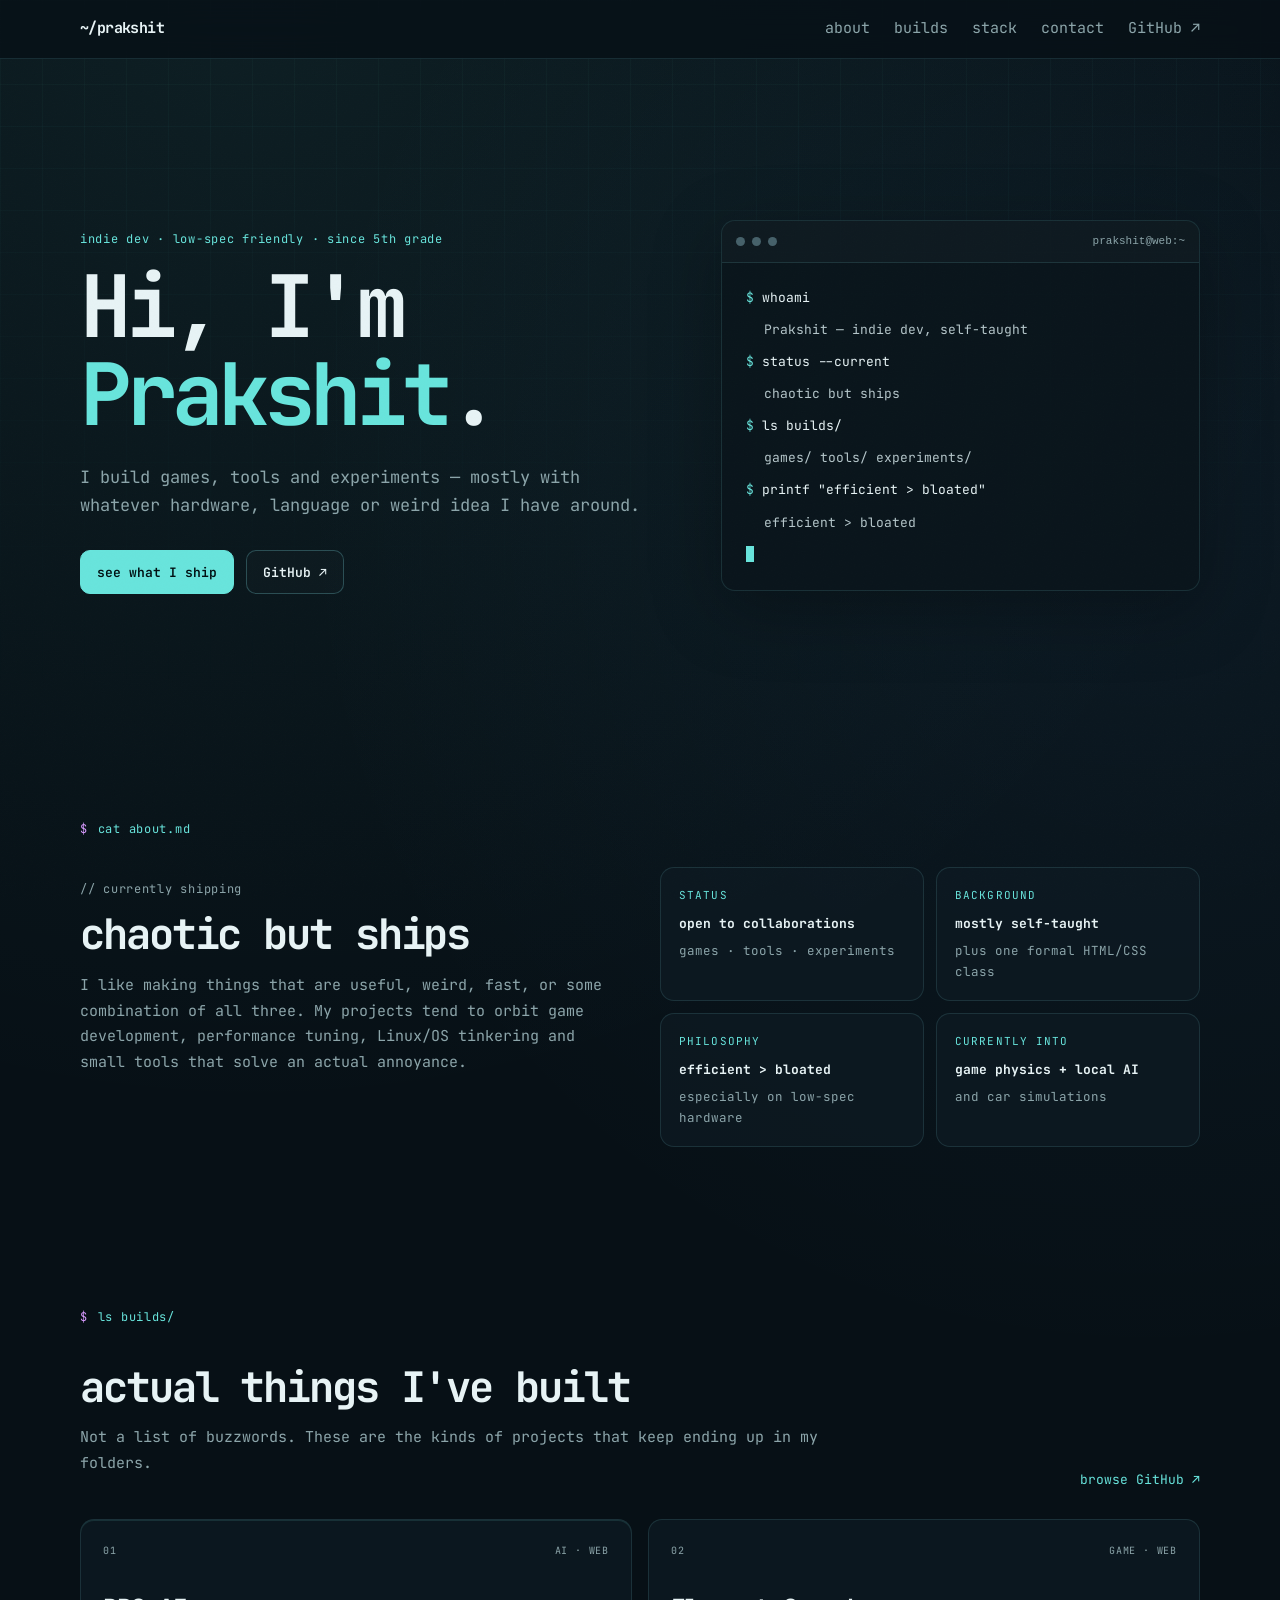
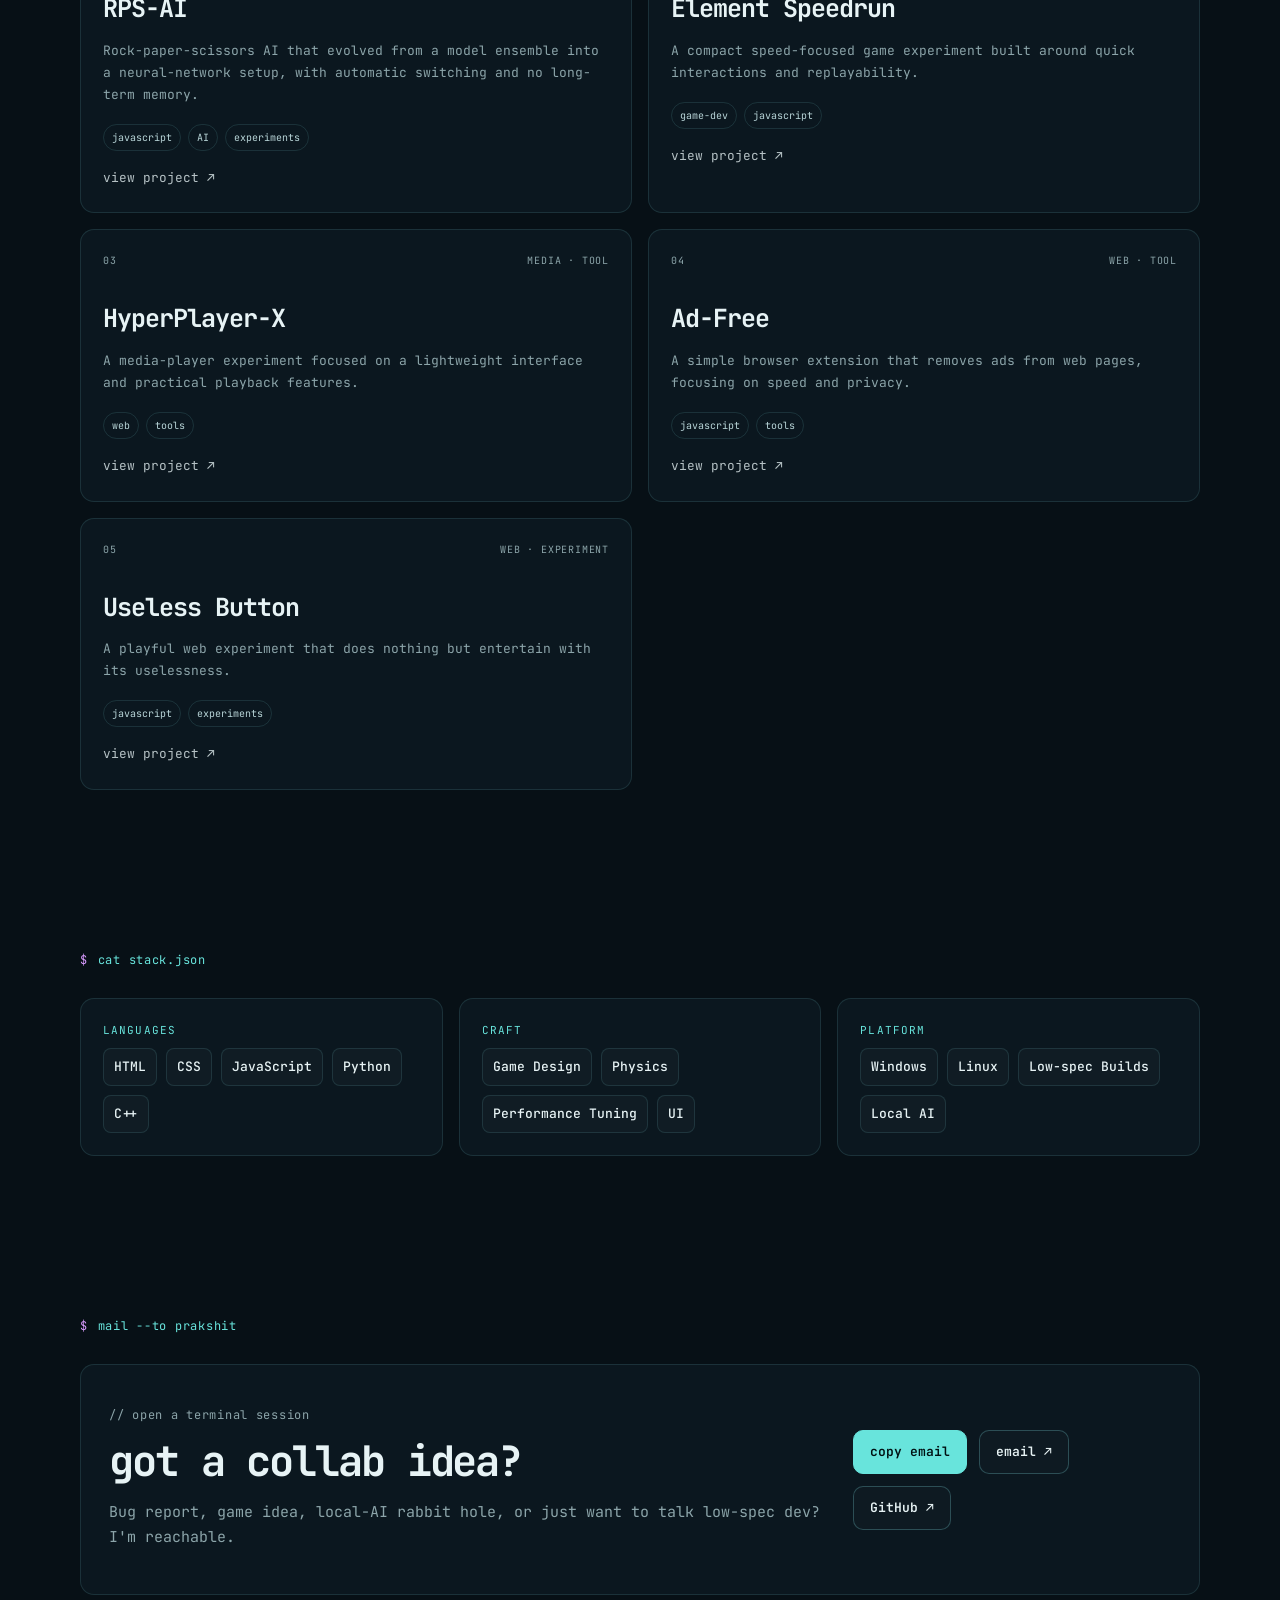
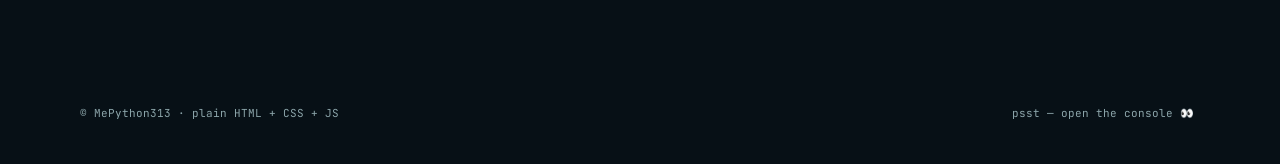
==== commit 3b13d868: "Fix grammar in project description paragraph Removed a comma before 'and' in the project description" ====
--- a/index.html
+++ b/index.html
@@ -77,7 +77,7 @@
         <div>
           <p class="kicker">// currently shipping</p>
           <h2>chaotic but ships</h2>
-          <p>I like making things that are useful, weird, fast, or some combination of all three. My projects tend to orbit game development, performance tuning, Linux/OS tinkering, local AI and small tools that solve an actual annoyance.</p>
+          <p>I like making things that are useful, weird, fast, or some combination of all three. My projects tend to orbit game development, performance tuning, Linux/OS tinkering and small tools that solve an actual annoyance.</p>
         </div>
         <div class="about-cards">
           <article class="mini-card"><span>status</span><strong>open to collaborations</strong><small>games · tools · experiments</small></article>
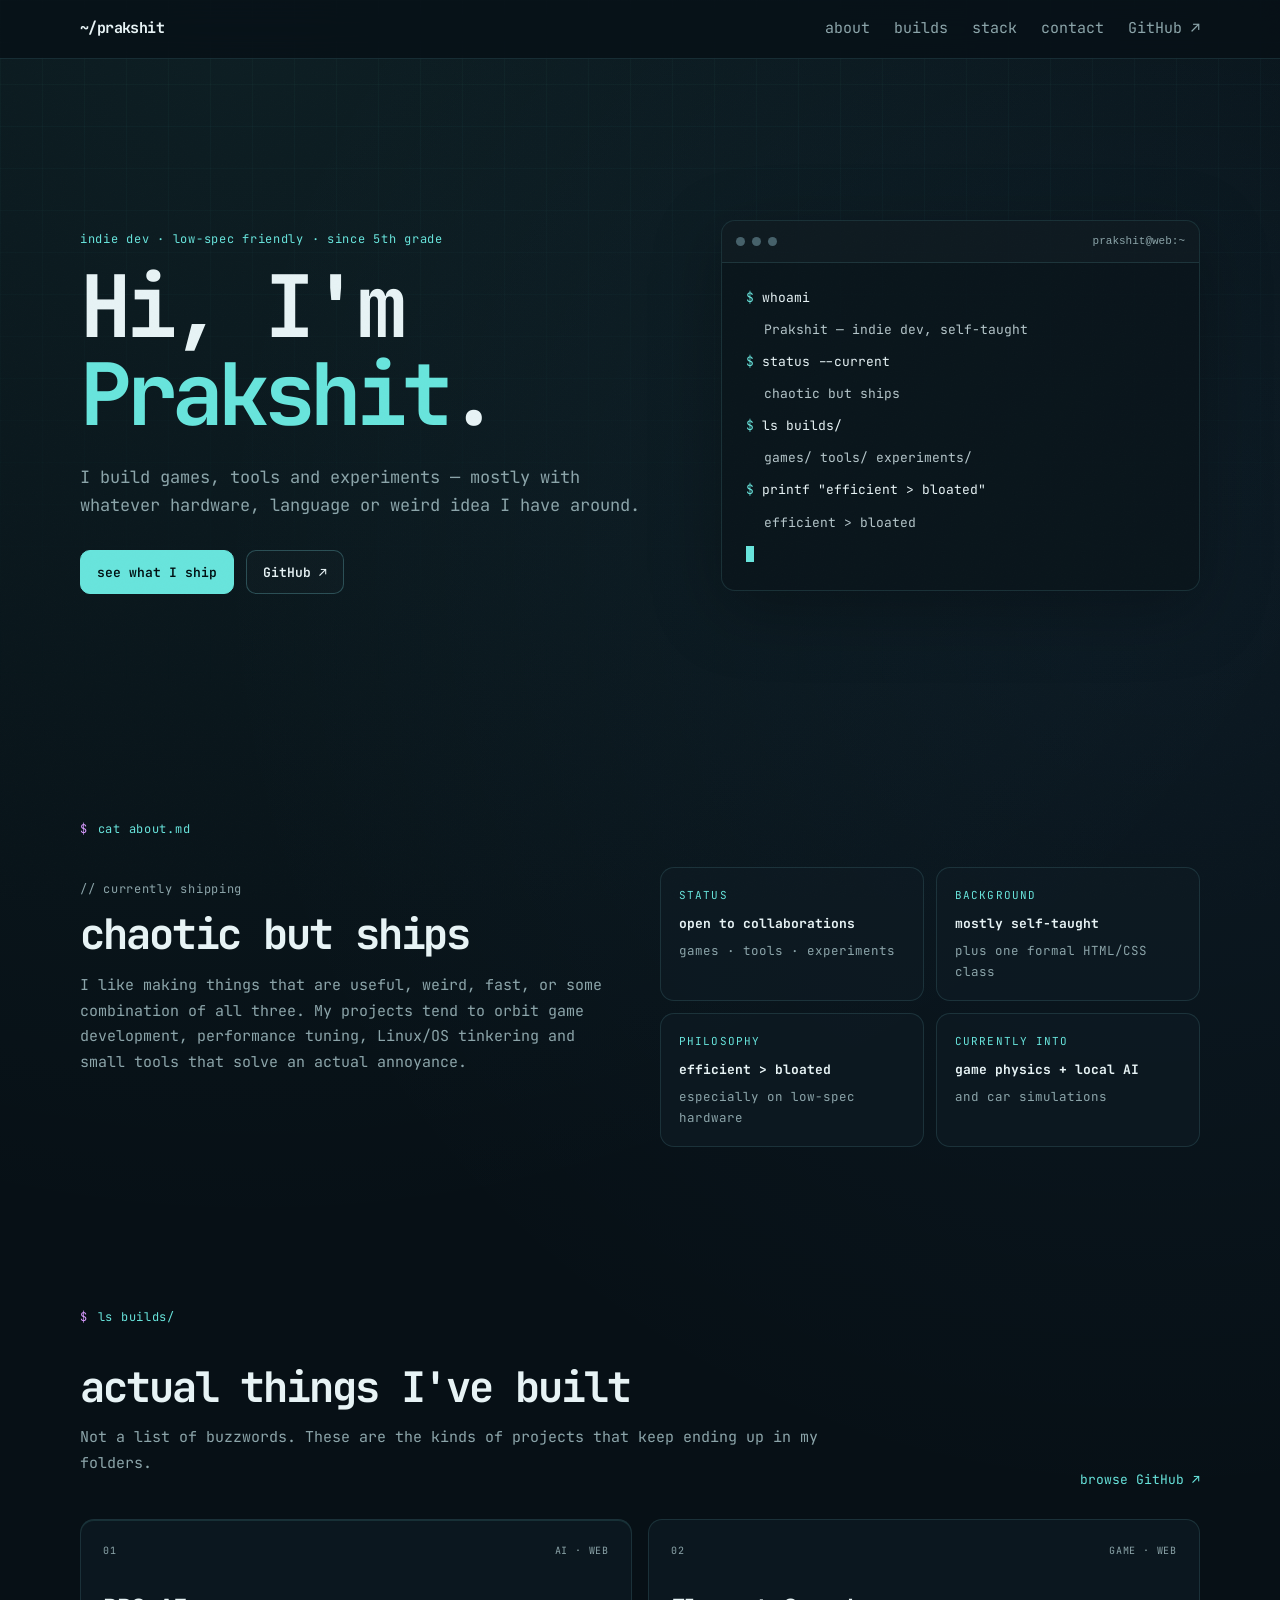
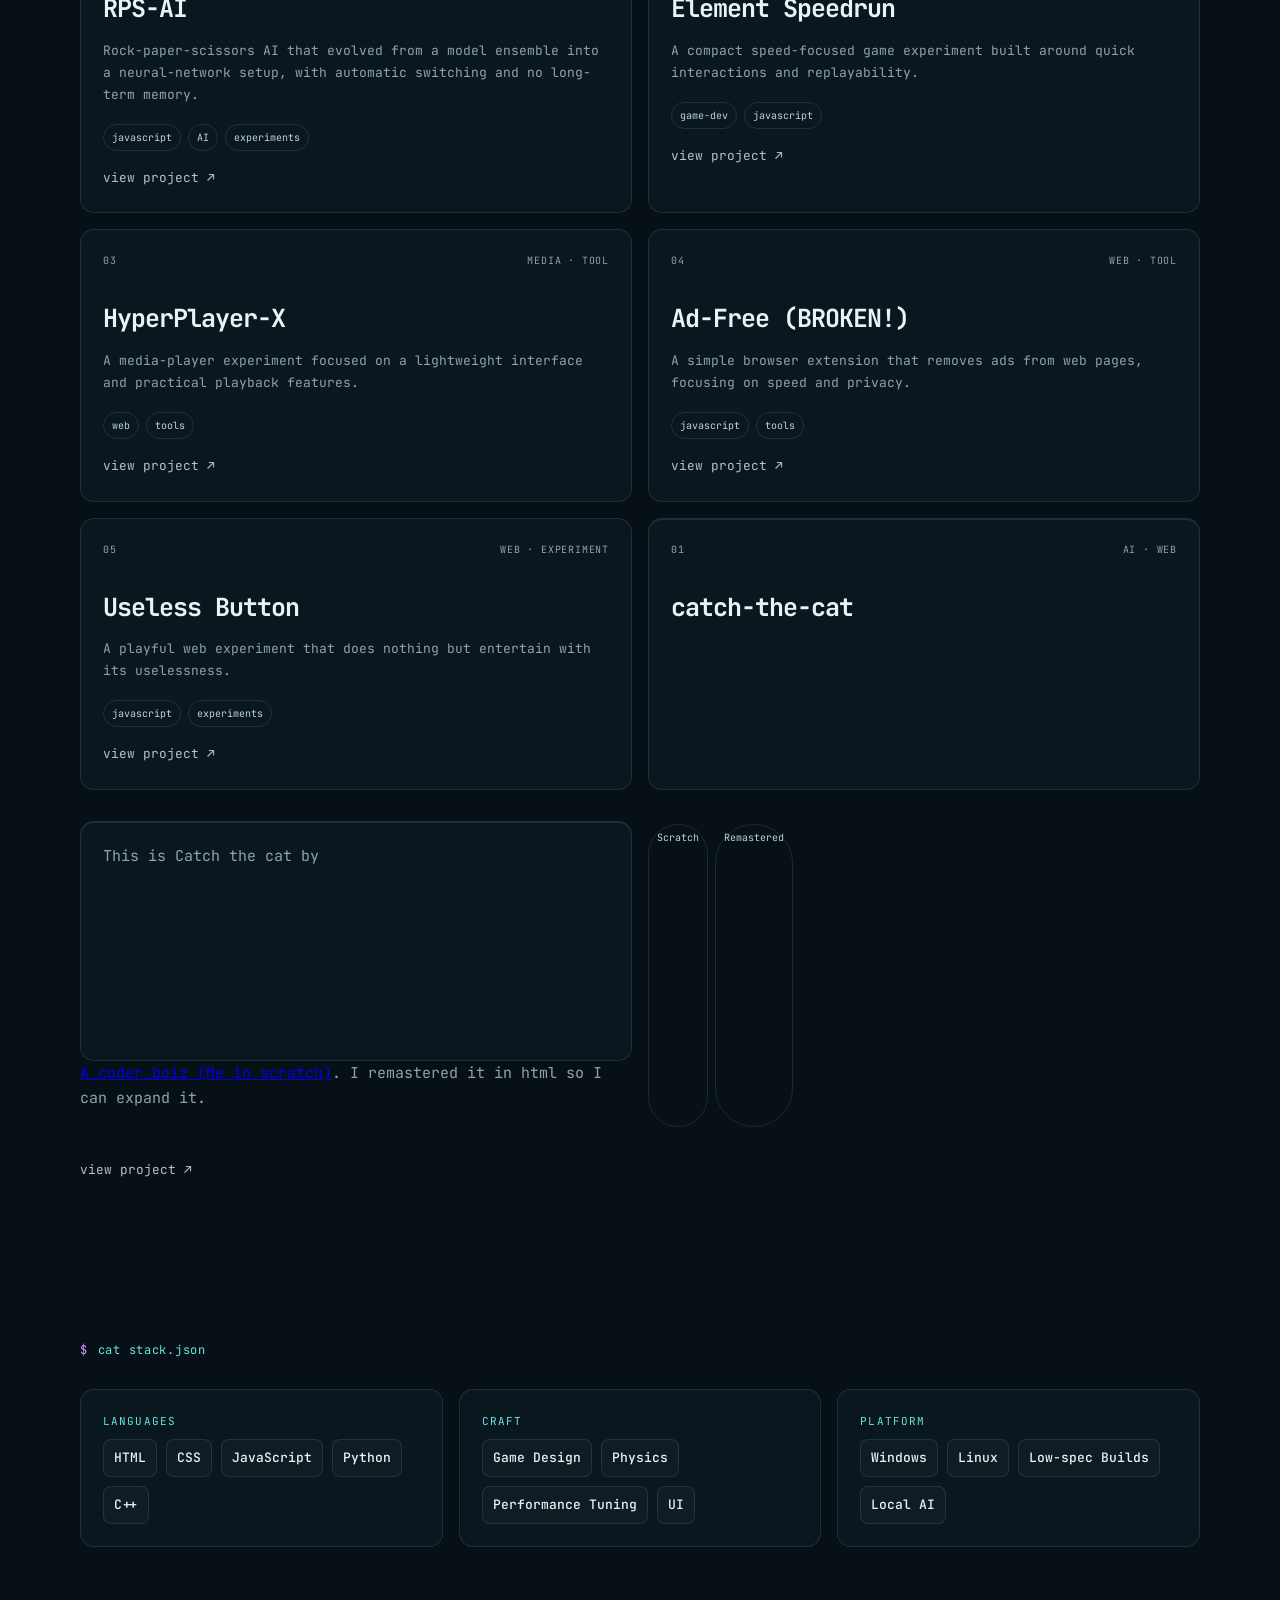
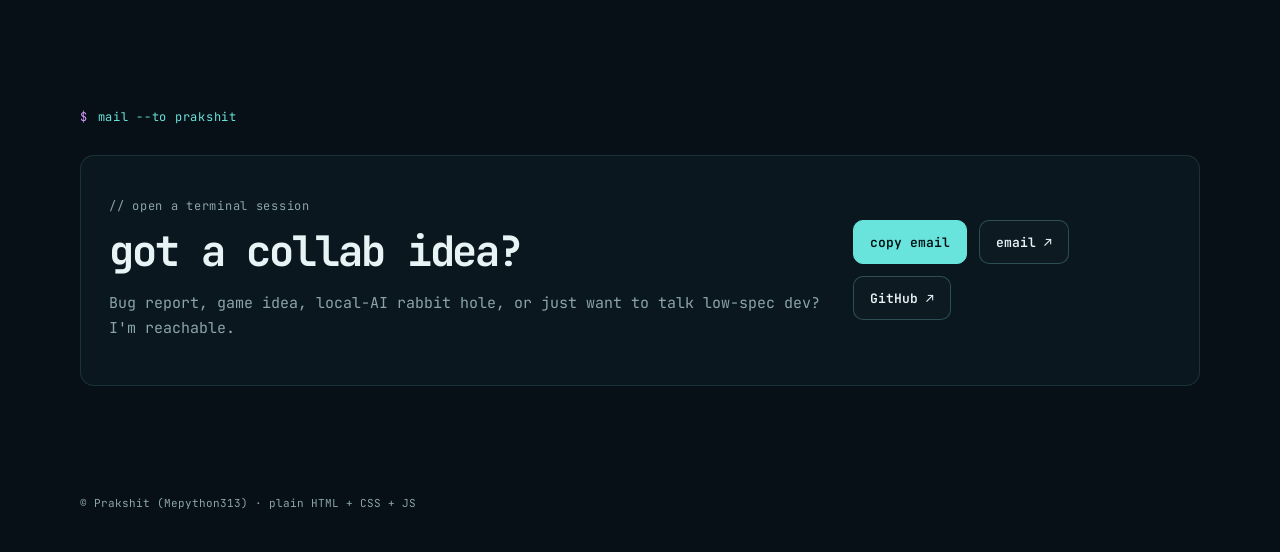
==== commit 73340d4d: "Update project details and footer information" ====
--- a/index.html
+++ b/index.html
@@ -3,7 +3,7 @@
 <head>
   <meta charset="utf-8">
   <meta name="viewport" content="width=device-width, initial-scale=1">
-  <meta name="description" content="Prakshit — indie developer from Hyderabad building games, tools, local AI experiments, and performance-focused projects.">
+  <meta name="description" content="Prakshit — indie developer from Hyderabad building games, tools, and performance-focused projects.">
   <meta name="theme-color" content="#071016">
   <meta name="robots" content="index,follow">
   <meta property="og:type" content="website">
@@ -122,7 +122,7 @@
         </a>
         <a class="project-card project-link" href="https://mepython313.github.io/ad-free" target="_blank" rel="noopener noreferrer" aria-label="View Ad-Free">
           <div class="project-meta"><span>04</span><span>web · tool</span></div>
-          <h3>Ad-Free</h3>
+          <h3>Ad-Free (BROKEN!)</h3>
           <p>A simple browser extension that removes ads from web pages, focusing on speed and privacy.</p>
           <div class="tags"><span>javascript</span><span>tools</span></div>
           <span class="project-cta">view project ↗</span>
@@ -132,6 +132,13 @@
           <h3>Useless Button</h3>
           <p>A playful web experiment that does nothing but entertain with its uselessness.</p>
           <div class="tags"><span>javascript</span><span>experiments</span></div>
+          <span class="project-cta">view project ↗</span>
+        </a>
+        <a class="project-card featured project-link" href="https://mepython313.github.io/catch-the-cat" target="_blank" rel="noopener noreferrer" aria-label="View catch-the-cat">
+          <div class="project-meta"><span>01</span><span>AI · web</span></div>
+          <h3>catch-the-cat</h3>
+          <p>This is Catch the cat by <a href='https://scratch.mit.edu/users/A_coder_boiz/'>A_coder_boiz (Me in scratch)</a>. I remastered it in html so I can expand it.</p>
+          <div class="tags"><span>Scratch</span><span>Remastered</span></div>
           <span class="project-cta">view project ↗</span>
         </a>
       </div>
@@ -165,8 +172,7 @@
   </main>
 
   <footer class="footer shell">
-    <span>© MePython313 · plain HTML + CSS + JS</span>
-    <button id="secret-button" class="secret-button" type="button">psst — open the console 👀</button>
+    <span>© Prakshit (Mepython313) · plain HTML + CSS + JS</span>
   </footer>
 
   <div id="toast" class="toast" role="status" aria-live="polite"></div>
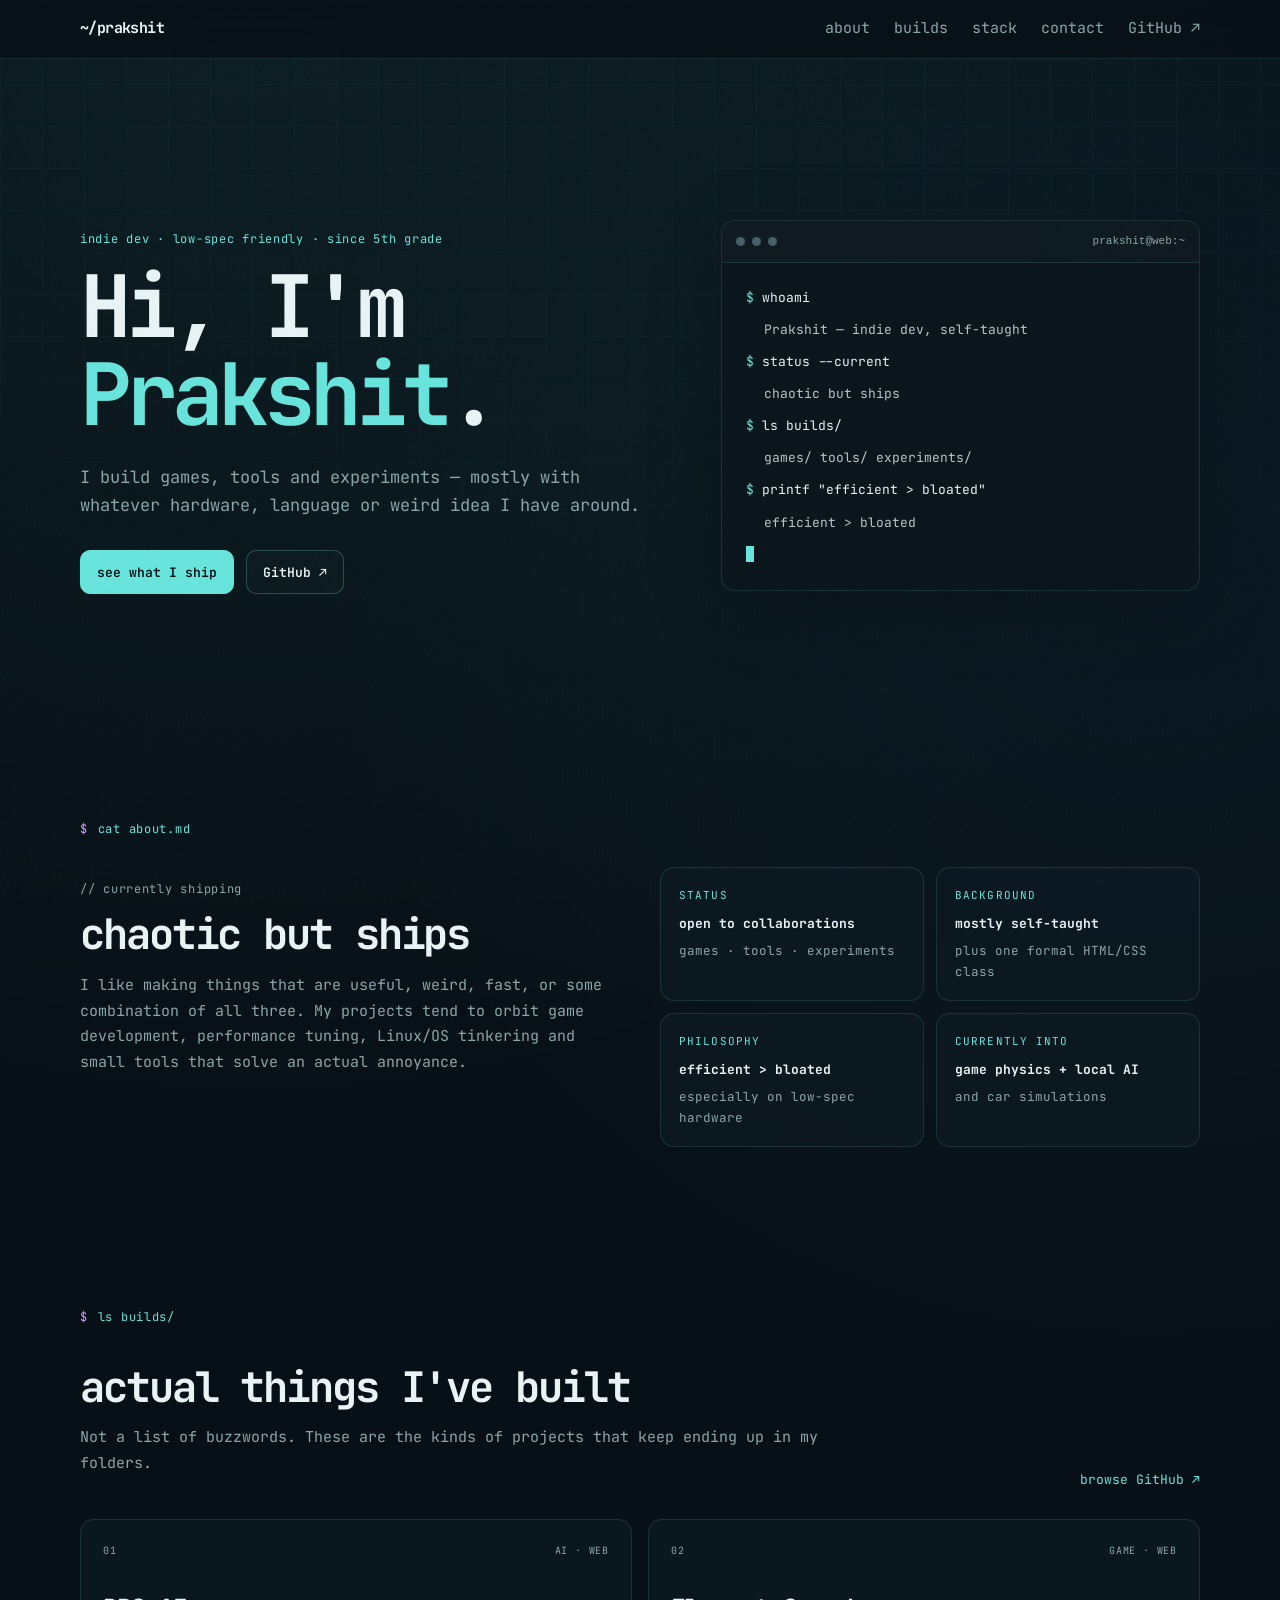
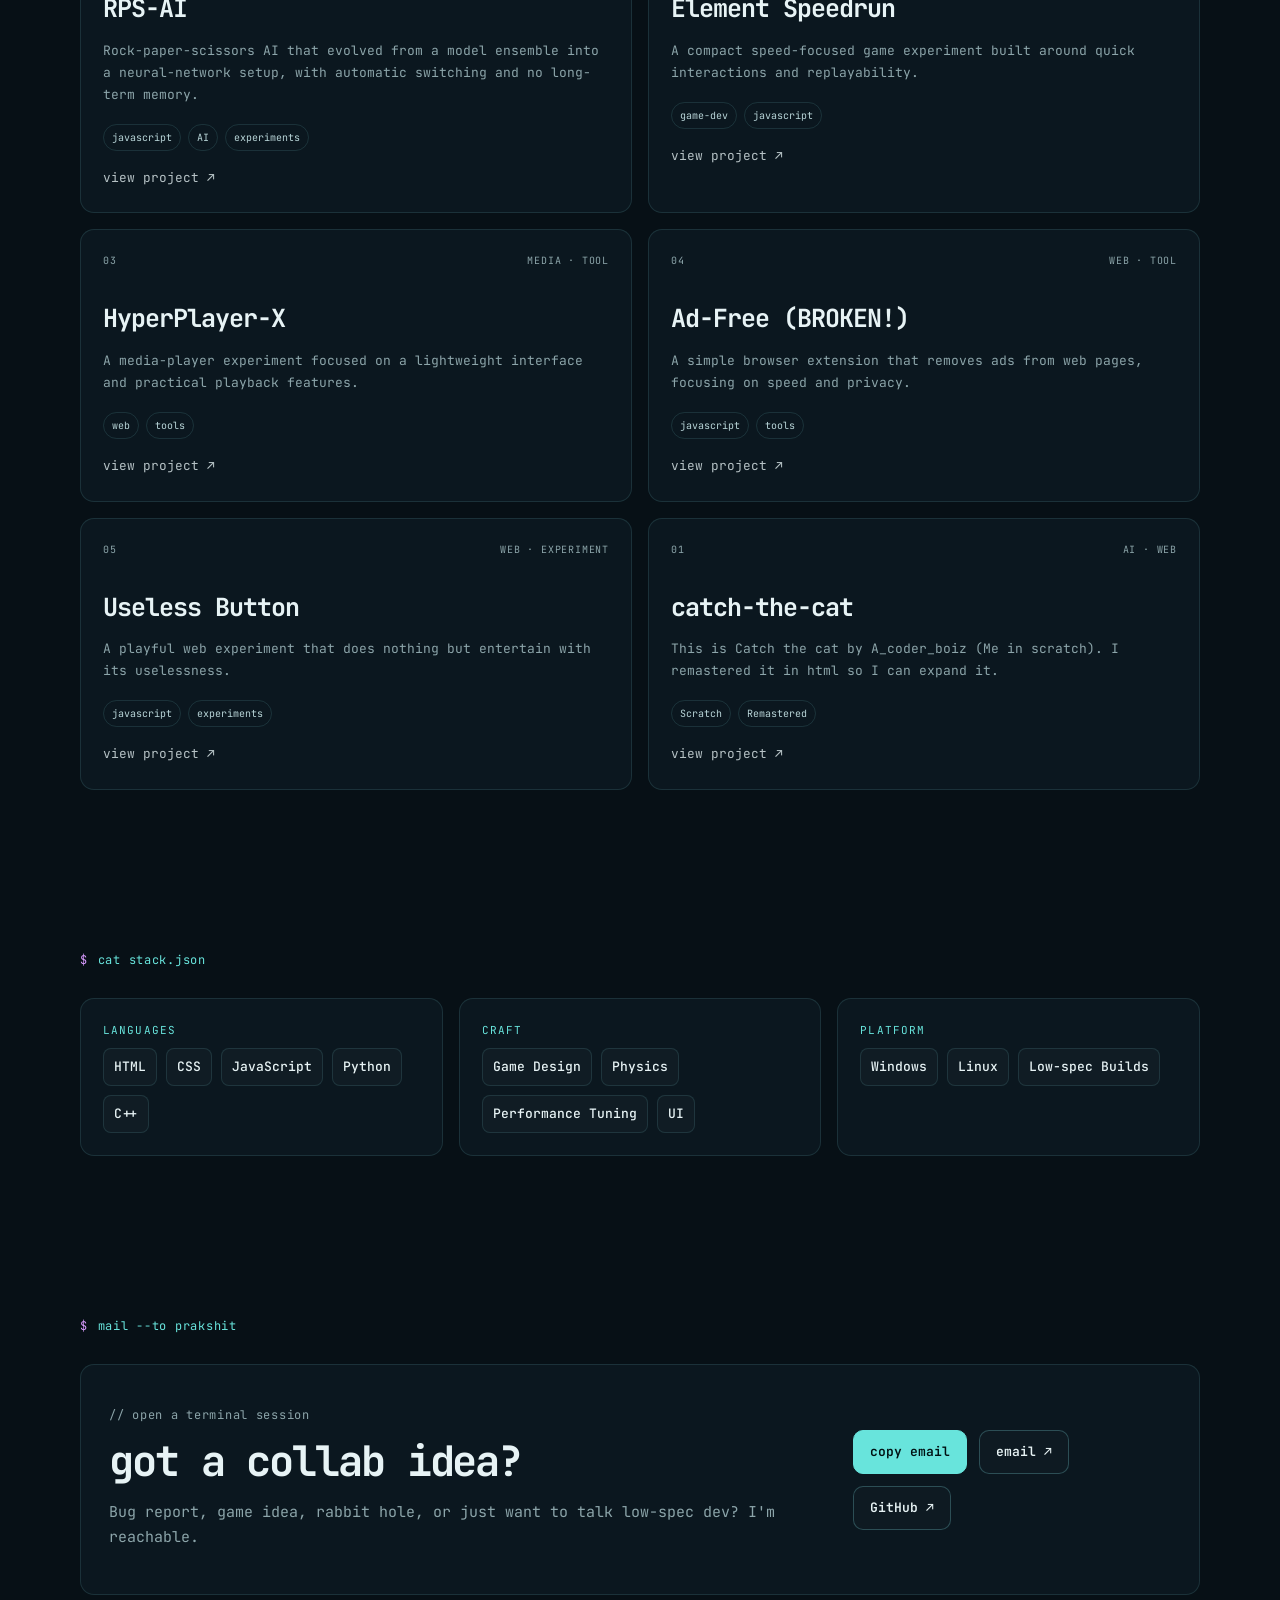
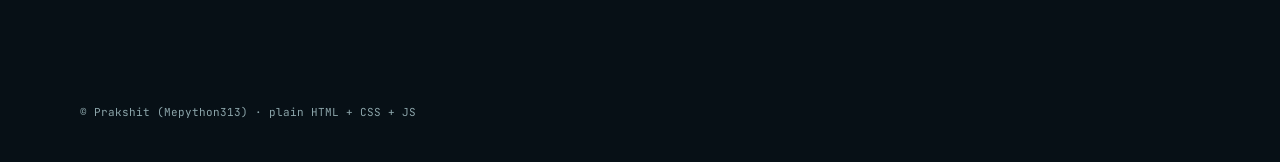
==== commit 5adb21ec: "Update index.html" ====
--- a/index.html
+++ b/index.html
@@ -99,7 +99,7 @@
       </div>
 
       <div class="project-grid">
-        <a class="project-card featured project-link" href="https://mepython313.github.io/RPS-ai" target="_blank" rel="noopener noreferrer" aria-label="View RPS-AI">
+        <a class="project-card project-link" href="https://mepython313.github.io/RPS-ai" target="_blank" rel="noopener noreferrer" aria-label="View RPS-AI">
           <div class="project-meta"><span>01</span><span>AI · web</span></div>
           <h3>RPS-AI</h3>
           <p>Rock-paper-scissors AI that evolved from a model ensemble into a neural-network setup, with automatic switching and no long-term memory.</p>
@@ -134,10 +134,10 @@
           <div class="tags"><span>javascript</span><span>experiments</span></div>
           <span class="project-cta">view project ↗</span>
         </a>
-        <a class="project-card featured project-link" href="https://mepython313.github.io/catch-the-cat" target="_blank" rel="noopener noreferrer" aria-label="View catch-the-cat">
+        <a class="project-card project-link" href="https://mepython313.github.io/catch-the-cat" target="_blank" rel="noopener noreferrer" aria-label="View catch-the-cat">
           <div class="project-meta"><span>01</span><span>AI · web</span></div>
           <h3>catch-the-cat</h3>
-          <p>This is Catch the cat by <a href='https://scratch.mit.edu/users/A_coder_boiz/'>A_coder_boiz (Me in scratch)</a>. I remastered it in html so I can expand it.</p>
+          <p>This is Catch the cat by A_coder_boiz (Me in scratch). I remastered it in html so I can expand it.</p>
           <div class="tags"><span>Scratch</span><span>Remastered</span></div>
           <span class="project-cta">view project ↗</span>
         </a>
@@ -149,7 +149,7 @@
       <div class="stack-grid">
         <div class="stack-card"><span class="stack-label">languages</span><div class="stack-items"><b>HTML</b><b>CSS</b><b>JavaScript</b><b>Python</b><b>C++</b></div></div>
         <div class="stack-card"><span class="stack-label">craft</span><div class="stack-items"><b>Game Design</b><b>Physics</b><b>Performance Tuning</b><b>UI</b></div></div>
-        <div class="stack-card"><span class="stack-label">platform</span><div class="stack-items"><b>Windows</b><b>Linux</b><b>Low-spec Builds</b><b>Local AI</b></div></div>
+        <div class="stack-card"><span class="stack-label">platform</span><div class="stack-items"><b>Windows</b><b>Linux</b><b>Low-spec Builds</b></div></div>
       </div>
     </section>
 
@@ -159,7 +159,7 @@
         <div>
           <p class="kicker">// open a terminal session</p>
           <h2>got a collab idea?</h2>
-          <p>Bug report, game idea, local-AI rabbit hole, or just want to talk low-spec dev? I'm reachable.</p>
+          <p>Bug report, game idea, rabbit hole, or just want to talk low-spec dev? I'm reachable.</p>
         </div>
         <div class="contact-actions">
           <button class="button button-primary copy-email" type="button" data-email="mepython313@gmail.com">copy email</button>
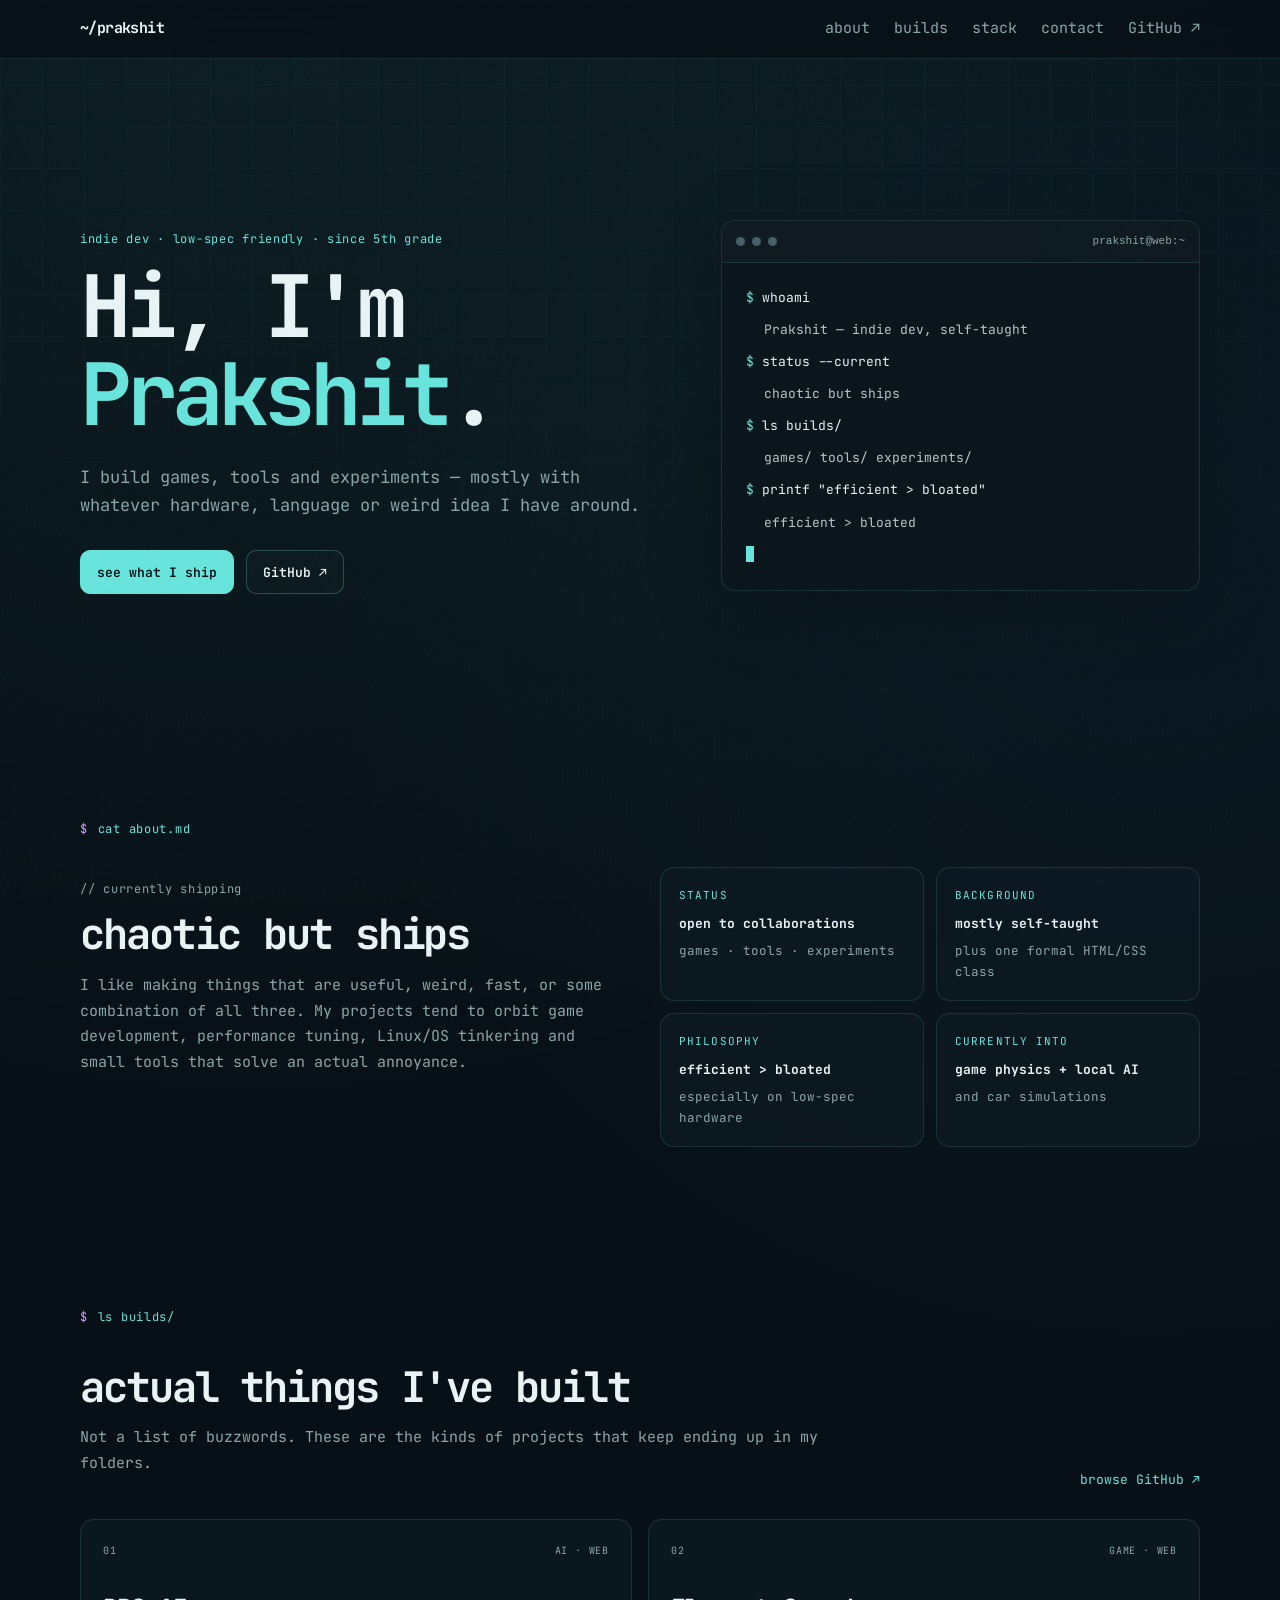
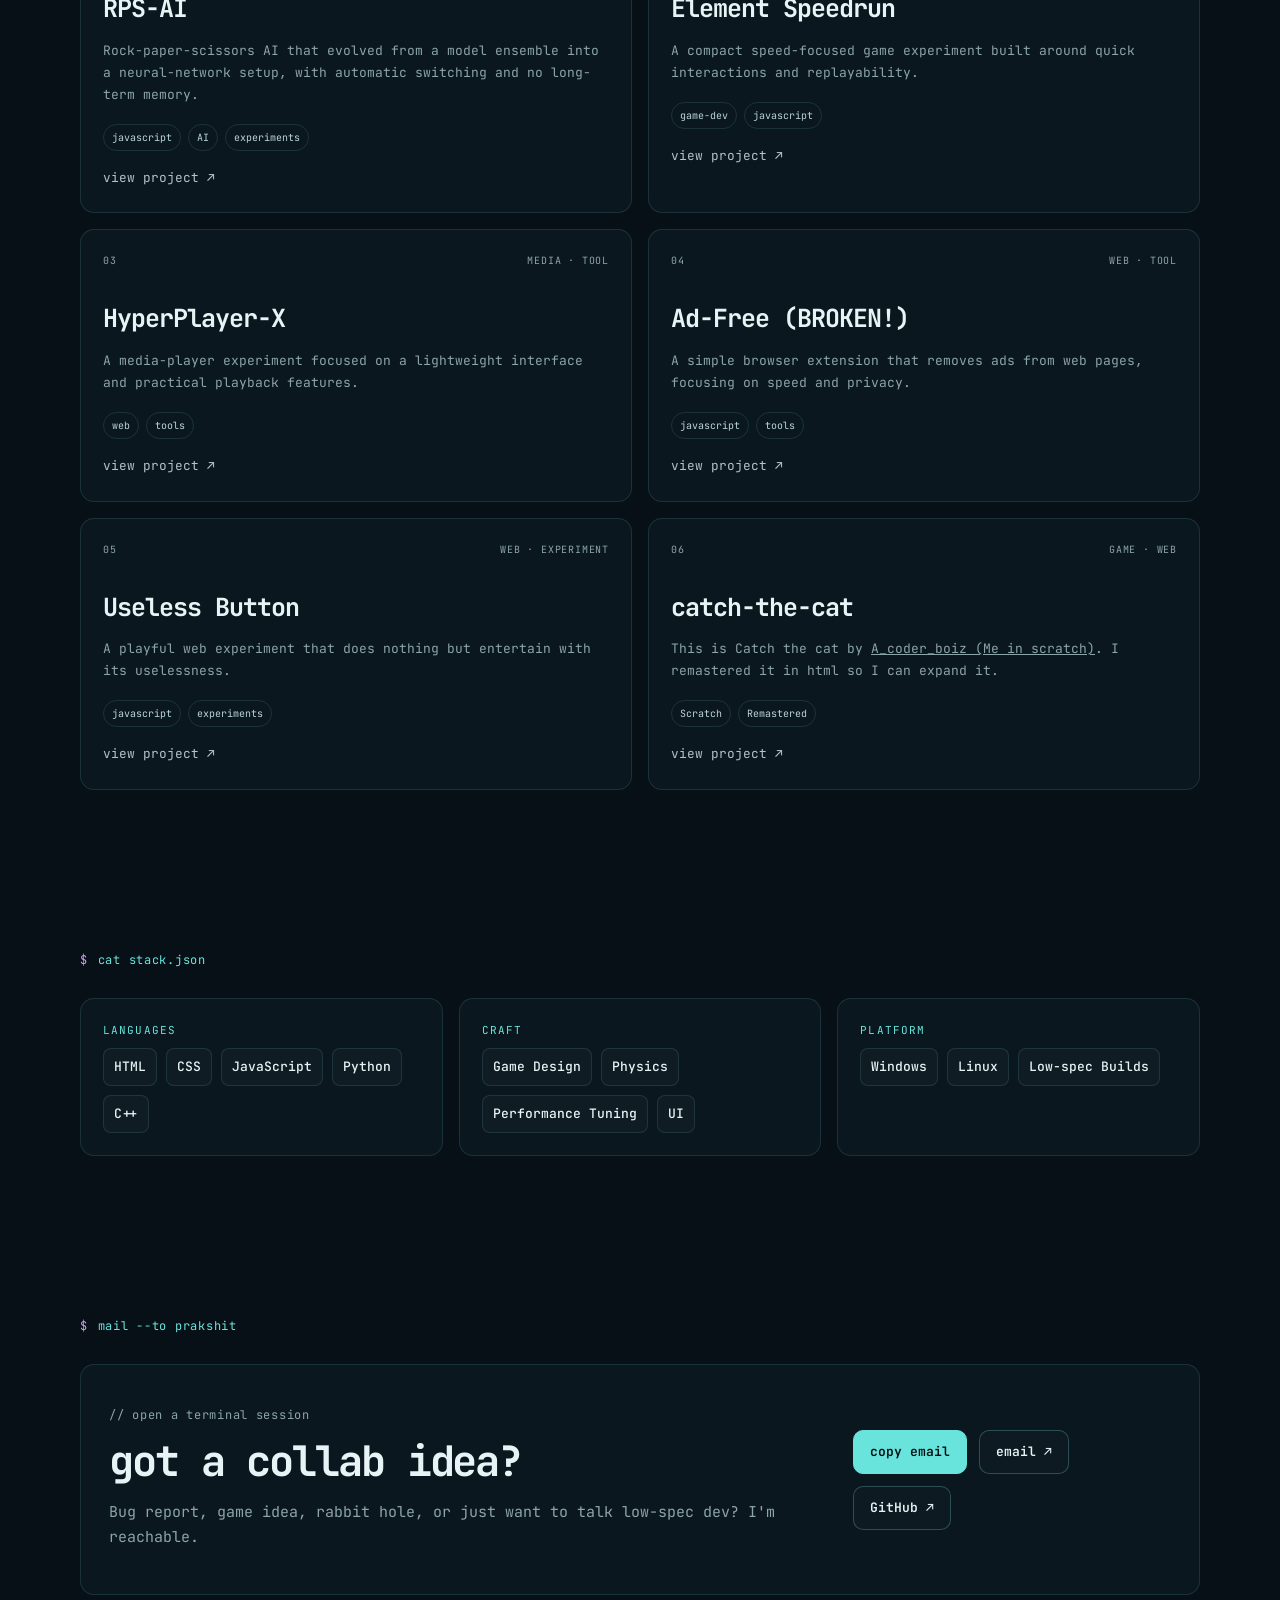
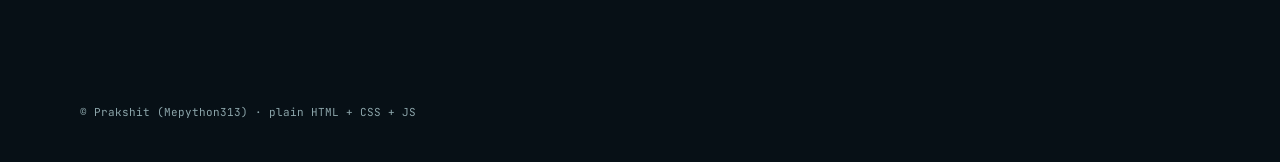
==== commit e33fb70c: "Adding catch-the-card card" ====
--- a/index.html
+++ b/index.html
@@ -135,9 +135,9 @@
           <span class="project-cta">view project ↗</span>
         </a>
         <a class="project-card project-link" href="https://mepython313.github.io/catch-the-cat" target="_blank" rel="noopener noreferrer" aria-label="View catch-the-cat">
-          <div class="project-meta"><span>01</span><span>AI · web</span></div>
+          <div class="project-meta"><span>06</span><span>game · web</span></div>
           <h3>catch-the-cat</h3>
-          <p>This is Catch the cat by A_coder_boiz (Me in scratch). I remastered it in html so I can expand it.</p>
+          <p>This is Catch the cat by <span style="text-decoration: underline; cursor: pointer;" onclick="event.preventDefault(); event.stopPropagation(); window.open('https://scratch.mit.edu/users/A_coder_boiz/', '_blank');">A_coder_boiz (Me in scratch)</span>. I remastered it in html so I can expand it.</p>
           <div class="tags"><span>Scratch</span><span>Remastered</span></div>
           <span class="project-cta">view project ↗</span>
         </a>
